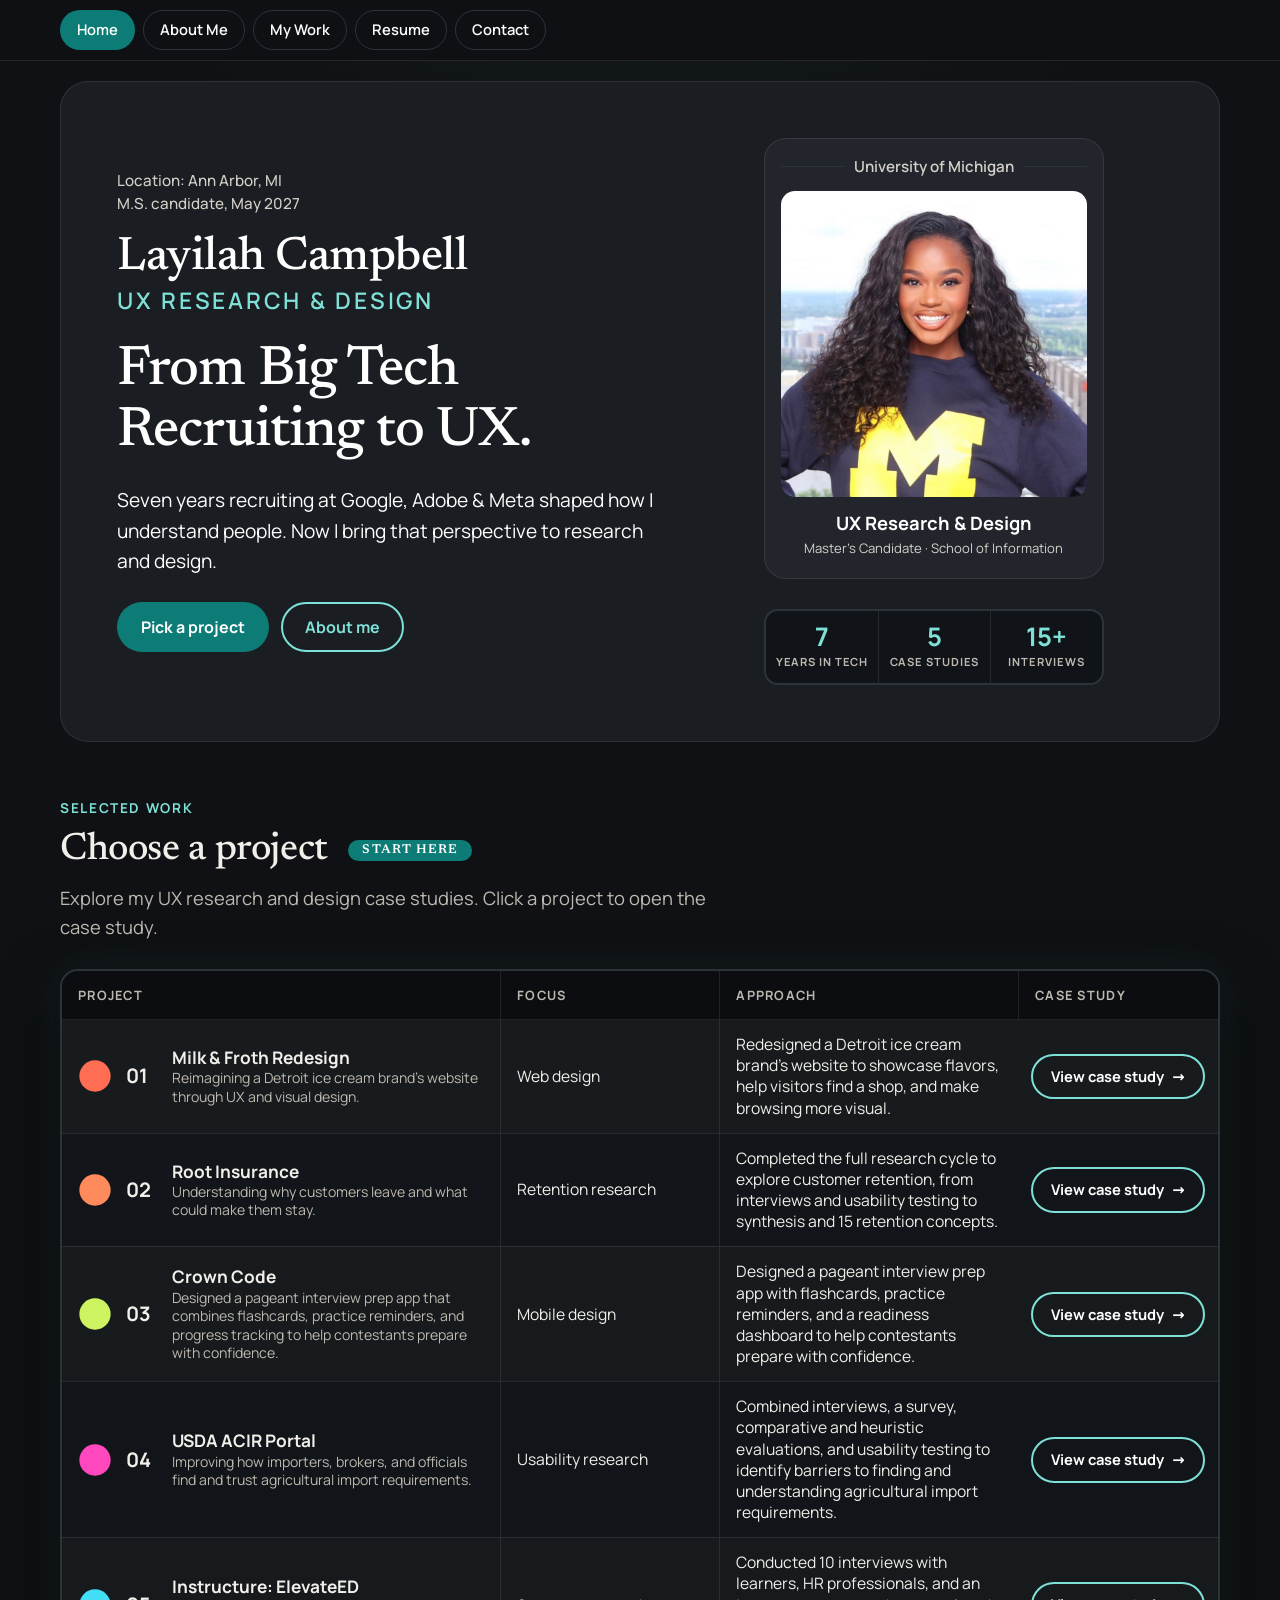
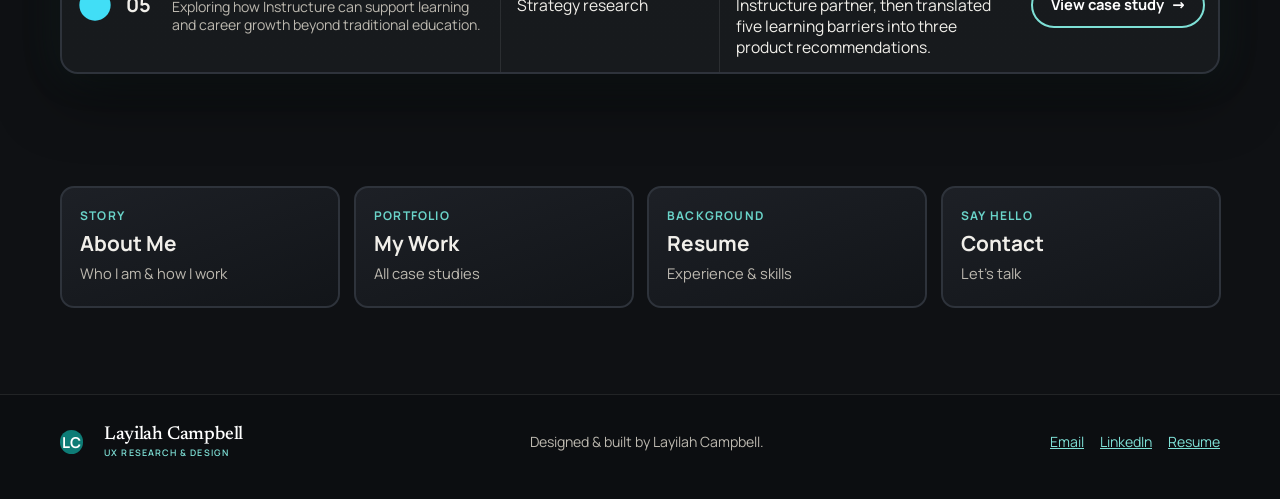
==== index.html @ 71e587e8 "General portfolio: neutral theme, same case studies A neutral dark version of the portfolio: Manrope" ====
<!doctype html>
<html lang="en">
<head>
  <meta charset="utf-8">
  <meta name="viewport" content="width=device-width, initial-scale=1">
  <title>Layilah Campbell: UX Researcher &amp; Designer</title>
  <meta name="description" content="Five UX research and design case studies, shown frame by frame: Milk &amp; Froth, Root Insurance, Crown Code, USDA ACIR and Instructure ElevateED.">
  <meta property="og:type" content="website">
  <meta property="og:site_name" content="Layilah Campbell">
  <meta property="og:title" content="Layilah Campbell: UX Researcher &amp; Designer">
  <meta property="og:description" content="Five UX research and design case studies, shown frame by frame: Milk &amp; Froth, Root Insurance, Crown Code, USDA ACIR and Instructure ElevateED.">
  <meta property="og:image" content="https://layilahnasser.github.io/layilahcportfolio2026-/assets/img/og-card.jpg">
  <meta property="og:image:width" content="1200">
  <meta property="og:image:height" content="630">
  <meta property="og:image:alt" content="Layilah Campbell, UX research and design portfolio">
  <meta name="twitter:card" content="summary_large_image">
  <meta name="theme-color" content="#0f1114">
  <link rel="icon" href="assets/favicon.svg" type="image/svg+xml">
  <link rel="stylesheet" href="css/styles.css">
</head>
<body data-page="home">
  <header id="hud" class="hud"></header>
  <main id="main" tabindex="-1"></main>
  <footer id="footer" class="footer"></footer>
  <script src="js/data.js"></script>
  <script src="js/main.js"></script>
  <script src="js/pages.js"></script>
</body>
</html>
---- css/styles.css ----
/* ==========================================================================
   Layilah Campbell: UX research and design portfolio
   A calm, neutral dark theme: charcoal surfaces, warm off-white text, one teal accent.
   Fonts (Manrope and Newsreader, SIL Open Font License) are hosted with the site.
   ========================================================================== */

@font-face { font-family: "Manrope"; src: url("../assets/fonts/Manrope-400.woff2") format("woff2"); font-weight: 400; font-display: swap; }
@font-face { font-family: "Manrope"; src: url("../assets/fonts/Manrope-500.woff2") format("woff2"); font-weight: 500; font-display: swap; }
@font-face { font-family: "Manrope"; src: url("../assets/fonts/Manrope-600.woff2") format("woff2"); font-weight: 600; font-display: swap; }
@font-face { font-family: "Manrope"; src: url("../assets/fonts/Manrope-700.woff2") format("woff2"); font-weight: 700; font-display: swap; }
@font-face { font-family: "Newsreader"; src: url("../assets/fonts/Newsreader-400.woff2") format("woff2"); font-weight: 400; font-display: swap; }
@font-face { font-family: "Newsreader"; src: url("../assets/fonts/Newsreader-500.woff2") format("woff2"); font-weight: 500; font-display: swap; }
@font-face { font-family: "Newsreader"; src: url("../assets/fonts/Newsreader-600.woff2") format("woff2"); font-weight: 600; font-display: swap; }

:root {
  --bg: #0f1114;
  --bg-2: #14171b;
  --panel: #1a1d22;
  --panel-2: #22262c;
  --line: rgba(255, 255, 255, 0.09);
  --text: #f1efea;
  --muted: #bdb9b0;          /* secondary text, 9:1+ on every panel */
  --pink: #6ad4c9;          /* neon: text/glow on dark (5.8:1 on --bg) */
  --pink-strong: #0e7c76;   /* fills behind white text (5.4:1) */
  --pink-soft: #cdeee9;
  --cyan: #7ee0d6;
  --blue: #3aa59d;
  --blue-strong: #0e6b66;   /* fills behind white text (6.8:1) */
  --lane-light: #2f6f6a;
  --gold: #e0b66b;
  --wood-1: #d0915a;
  --wood-2: #8a5a2f;
  --strong: #ffffff;        /* headings and strong text */
  --soft: #d3d0c8;          /* secondary text */
  --soft-2: #e9e6df;        /* body text on panels */
  --bd: #2e333b;            /* panel borders */
  --accent: #7ee0d6;        /* links and accents (text) */
  --gold-text: #ecc98a;
  --inset: #121519;         /* inset panels */
  --why-bg: #1f2a2b;
  --why-bd: #3f8f88;
  --why-label: #a7e6df;
  --radius: 14px;
  --maxw: 1160px;
  --gutter: clamp(16px, 4vw, 40px);
  --font: "Manrope", system-ui, -apple-system, "Segoe UI", sans-serif;
  --script: "Newsreader", Georgia, "Times New Roman", serif;
  /* neon tube look: white core, pink tube, dark edge, glow */
  --neon-pink: none;
}

*,
*::before,
*::after { box-sizing: border-box; }

html { scroll-behavior: smooth; scroll-padding-top: 84px; }
@media (prefers-reduced-motion: reduce) {
  html { scroll-behavior: auto; }
  *, *::before, *::after { animation-duration: 0.001ms !important; animation-iteration-count: 1 !important; transition-duration: 0.001ms !important; }
}

body {
  margin: 0;
  font-family: var(--font);
  font-size: 17px;
  line-height: 1.6;
  color: var(--text);
  background-color: var(--bg);
  background-image: radial-gradient(ellipse 70% 40% at 50% -10%, rgba(106, 212, 201, 0.07), transparent 70%);
  background-attachment: fixed;
  overflow-x: hidden;
  -webkit-font-smoothing: antialiased;
}

img { max-width: 100%; display: block; }
a { color: var(--cyan); }
h1, h2, h3, h4 { line-height: 1.15; margin: 0 0 0.5em; font-weight: 700; letter-spacing: 0; }
/* Page titles use the logo's neon script */
h1 {
  font-family: var(--script); font-weight: 400; font-size: clamp(2.8rem, 6.5vw, 4.6rem); line-height: 1.05;
  color: var(--strong); -webkit-text-stroke: 0.07em var(--pink); paint-order: stroke fill; text-shadow: var(--neon-pink);
  padding: 0.05em 0.1em 0.1em 0; transform: rotate(-3deg); transform-origin: left center;
}
h1 .todo { -webkit-text-stroke: 0; text-shadow: none; }
h2 { font-size: clamp(1.6rem, 3.4vw, 2.4rem); }
h3 { font-size: 1.15rem; }
p { margin: 0 0 1em; }
.sr-only { position: absolute !important; width: 1px; height: 1px; padding: 0; margin: -1px; overflow: hidden; clip: rect(0, 0, 0, 0); white-space: nowrap; border: 0; }
:focus-visible { outline: 3px solid var(--cyan); outline-offset: 3px; border-radius: 6px; }
main { display: block; outline: none; }
main > * { width: min(var(--maxw), 100% - 2 * var(--gutter)); margin-inline: auto; }

.skip { position: absolute; left: -999px; top: 8px; background: var(--pink); color: var(--strong); padding: 8px 14px; border-radius: 8px; z-index: 100; }
.skip:focus { left: 8px; }

/* Placeholder text — remove by editing js/data.js */
.todo {
  outline: 1.5px dashed var(--pink);
  outline-offset: 1px;
  background: rgba(106, 212, 201, 0.09);
  color: var(--pink-soft);
  border-radius: 4px;
  padding: 0 4px;
}

/* ---------- Buttons, labels ---------- */
.btn {
  display: inline-flex; align-items: center; gap: 8px;
  padding: 12px 22px; border-radius: 999px;
  font: 700 1rem var(--font); text-decoration: none; cursor: pointer;
  border: 2px solid transparent; transition: transform 0.15s, box-shadow 0.2s, background 0.2s;
}
.btn:hover { transform: translateY(-2px); }
.btn--pink { background: var(--pink-strong); color: var(--strong); box-shadow: 0 0 0 0 rgba(106, 212, 201, 0.5), 0 8px 24px rgba(106, 212, 201, 0.35); }
.btn--pink:hover { box-shadow: 0 0 22px rgba(106, 212, 201, 0.7); }
.btn--ghost { border-color: var(--cyan); color: var(--cyan); background: transparent; }
.btn--ghost:hover { background: rgba(126, 224, 214, 0.1); }

.eyebrow { font-weight: 700; text-transform: uppercase; letter-spacing: 0.08em; font-size: 0.95rem; color: var(--cyan); -webkit-text-stroke: 0.12em #06201e; paint-order: stroke fill; text-shadow: 0 0 10px rgba(126, 224, 214, 0.45); margin-bottom: 0.6em; }
.lede { font-size: 1.15rem; color: var(--muted); max-width: 62ch; }
.h-sm { font-size: 1.2rem; text-transform: uppercase; letter-spacing: 0.1em; color: var(--pink-soft); margin: 0 0 1em; }
.h-sm--gap { margin-top: 1.8em; }

/* ---------- Top navigation ---------- */
.hud { position: sticky; top: 0; z-index: 50; padding: 10px var(--gutter); background: linear-gradient(rgba(13, 10, 20, 0.92), rgba(13, 10, 20, 0.75)); backdrop-filter: blur(8px); border-bottom: 1px solid var(--line); }
.hud-bar { display: flex; align-items: center; gap: 10px; max-width: var(--maxw); margin: 0 auto; }
.hud-links { display: flex; gap: 8px; list-style: none; margin: 0; padding: 0; overflow-x: auto; scrollbar-width: none; }
.hud-links::-webkit-scrollbar { display: none; }
.hud-pill {
  display: inline-block; white-space: nowrap; padding: 7px 16px; border-radius: 999px;
  font-weight: 700; font-size: 0.92rem; color: var(--strong); text-decoration: none;
  background: rgba(106, 212, 201, 0.16); border: 2px solid rgba(106, 212, 201, 0.7);
  transition: background 0.2s, border-color 0.2s;
}
.hud-pill:hover { background: rgba(106, 212, 201, 0.35); }
.hud-pill.is-active { background: var(--pink-strong); border-color: var(--pink); box-shadow: 0 0 14px rgba(106, 212, 201, 0.55); }
.hud-status { margin-left: auto; display: inline-flex; align-items: center; gap: 8px; white-space: nowrap; padding: 6px 14px; border-radius: 999px; font-weight: 700; font-size: 0.85rem; color: #f1d9a8; background: rgba(255, 176, 32, 0.12); border: 2px solid var(--gold); }
.hud-status .dot { width: 9px; height: 9px; border-radius: 50%; background: #3dff8b; box-shadow: 0 0 8px #3dff8b; }
@media (max-width: 720px) {
  .hud-status { display: none; }
  .hud { padding-inline: 12px; }
  .hud-bar, .hud-links { gap: 6px; }
  .hud-pill { padding: 5px 9px; font-size: 0.78rem; }
}

/* ---------- Logo (name + title) ---------- */
.logo {
  --size: 44px;
  font-size: var(--size);
  display: inline-grid; grid-template-columns: auto auto; grid-template-areas: "script mark" "title title";
  align-items: end; column-gap: 0.08em; text-decoration: none; line-height: 1;
}
.logo--sm { --size: 30px; }
.logo-script { grid-area: script; display: flex; flex-direction: column; transform: rotate(-8deg); transform-origin: left bottom; }
.logo-first, .logo-last {
  font-family: var(--script); color: var(--strong); font-weight: 400;
  -webkit-text-stroke: 0.075em var(--pink); paint-order: stroke fill; text-shadow: var(--neon-pink);
}
.logo-first { font-size: 0.48em; margin-left: 0.1em; margin-bottom: -0.12em; }
.logo-last { font-size: 1em; padding-right: 0.05em; }
.logo-mark { grid-area: mark; width: 1.15em; height: auto; align-self: center; filter: drop-shadow(0 0 0.06em rgba(106, 212, 201, 0.6)); }
.logo-title {
  grid-area: title; justify-self: end; margin-top: 0.05em;
  font: 700 0.27em/1 var(--font); letter-spacing: 0.02em; text-transform: uppercase; color: var(--cyan);
  -webkit-text-stroke: 0.14em #06201e; paint-order: stroke fill; text-shadow: 0 0 0.3em rgba(126, 224, 214, 0.55);
}

/* ---------- Profile card: photo, school and program ---------- */
.player-card {
  position: relative; margin: 0; width: 100%; max-width: 340px; padding: 14px 16px 34px; text-align: center;
  border-radius: 26px; background: linear-gradient(180deg, #111418, #111418);
  border: 3px solid var(--cyan);
  box-shadow: 0 0 0 1px rgba(126, 224, 214, 0.35), 0 0 26px rgba(126, 224, 214, 0.55), 0 0 80px rgba(126, 224, 214, 0.22), inset 0 0 24px rgba(126, 224, 214, 0.14);
}
.pc-school { display: flex; align-items: center; gap: 10px; margin: 0 0 12px; font-weight: 700; font-size: 1.05rem; color: var(--strong); }
.pc-school::before, .pc-school::after { content: ""; flex: 1; height: 2px; background: var(--pink); box-shadow: 0 0 8px var(--pink); }
.pc-photo { aspect-ratio: 1 / 1; overflow: hidden; border: 3px solid var(--pink); border-radius: 14px; background: #111418; box-shadow: 0 0 16px rgba(106, 212, 201, 0.5); }
.pc-photo img { width: 100%; height: 100%; object-fit: cover; object-position: 50% 25%; }
.pc-info { display: flex; flex-direction: column; gap: 2px; margin-top: 12px; }
.pc-info strong { font-size: 1.15rem; color: var(--strong); }
.pc-info span { font-size: 0.82rem; color: var(--soft); line-height: 1.35; }
.pc-ball { position: absolute; right: -36px; bottom: -44px; width: 76px; height: 76px; filter: drop-shadow(0 8px 12px rgba(0, 0, 0, 0.65)); }
.player-card--about { justify-self: center; max-width: 320px; margin: 0 22px 22px 0; }

/* ---------- Home hero (banner: name + headline left, player card + lane right) ---------- */
.hero {
  position: relative; isolation: isolate; display: grid; grid-template-columns: 1.1fr 0.9fr; align-items: center; gap: 28px;
  min-height: 620px; margin-top: 20px; padding: clamp(28px, 4.5vw, 56px); border-radius: 28px; overflow: hidden;
  border: 1px solid rgba(255, 255, 255, 0.1);
  background:
    radial-gradient(ellipse 60% 70% at 14% 42%, rgba(60, 140, 130, 0.3), transparent 70%),
    linear-gradient(105deg, #0f1114 0%, #111418 55%, #111418 100%);
}
.hero::before { /* speed streaks behind the headline */
  content: ""; position: absolute; inset: 0; z-index: -1; pointer-events: none;
  background:
    linear-gradient(90deg, transparent, rgba(106, 212, 201, 0.38) 45%, transparent 90%) 8% 56% / 62% 2px no-repeat,
    linear-gradient(90deg, transparent, rgba(60, 140, 130, 0.34) 50%, transparent) 22% 64% / 55% 3px no-repeat,
    linear-gradient(90deg, transparent, rgba(106, 212, 201, 0.25) 50%, transparent) 4% 72% / 60% 1px no-repeat,
    linear-gradient(90deg, transparent, rgba(106, 212, 201, 0.3) 40%, transparent) 30% 38% / 50% 2px no-repeat,
    linear-gradient(90deg, transparent, rgba(60, 140, 130, 0.28) 50%, transparent) 10% 84% / 45% 1px no-repeat;
}
.hero-bg { position: absolute; inset: 0; z-index: -1; overflow: hidden; }
.hero-lane { position: absolute; inset: 0; perspective: 760px; perspective-origin: 90% 0%; }
.hero-lane-plane { position: absolute; left: 93%; bottom: -150px; width: 420px; margin-left: -210px; height: 1250px; transform-origin: 50% 100%; transform: rotateX(70deg); transform-style: preserve-3d; }
.hero-lane-plane::after { content: ""; position: absolute; inset: 0; pointer-events: none; background: linear-gradient(to bottom, rgba(10, 12, 15, 0.85), transparent 14%); }
.hero-lane .pin-spot { width: 18px; height: 18px; left: calc(50% + var(--x) * 30px - 9px); bottom: calc(100% - 230px + var(--r) * 64px - 9px); }
.hero-lane .pin-wrap { width: 54px; height: 158px; left: calc(50% + var(--x) * 30px - 27px); bottom: calc(100% - 230px + var(--r) * 64px); transform: rotateX(-70deg); }
.hero-stats { display: flex; flex-direction: column; margin: 0 0 18px; font: italic 500 0.95rem var(--font); color: rgba(255, 255, 255, 0.9); line-height: 1.5; }
.hero-copy { position: relative; z-index: 2; }
.hero-title {
  max-width: 13em; margin: 0.45em 0 0.4em; padding: 0; transform: none; -webkit-text-stroke: 0; paint-order: normal;
  font-family: var(--font); font-weight: 700; font-size: clamp(2.1rem, 4.7vw, 3.5rem); line-height: 1.08; letter-spacing: 0;
  color: var(--cyan); text-shadow: 0 0 24px rgba(126, 224, 214, 0.3);
}
.hero-tagline { font-size: clamp(1.05rem, 1.7vw, 1.2rem); max-width: 34em; color: var(--strong); margin: 0; }
.hero-ctas { display: flex; flex-wrap: wrap; gap: 12px; margin-top: 1.5em; }
.hero-scene { position: relative; z-index: 2; display: flex; justify-content: center; padding: 0 clamp(70px, 12vw, 150px) 22px 0; }
/* the logo on the hero is just the neon name; the title lives on the player card */
.logo--xl { --size: clamp(54px, 8.4vw, 98px); }
.logo--xl .logo-mark, .logo--xl .logo-title { display: none; }
.logo--xl .logo-script { align-items: flex-start; }
.logo--xl .logo-first { font-size: 0.9em; margin: 0 0 -0.12em 0.05em; }
.logo--xl .logo-last { margin-left: 0.32em; }

@media (max-width: 900px) {
  .hero { grid-template-columns: 1fr; min-height: 0; gap: 36px; padding-bottom: 48px; }
  .hero-bg { top: 52%; } /* keep the lane (and pins) clear of the text on small screens */
  .hero-lane-plane { left: 50%; width: 360px; margin-left: -180px; bottom: -200px; }
  .hero-scene { padding: 0 22px 22px 0; }
}

/* ---------- Sections ---------- */
.section { padding: 56px 0; }
.section-head { margin-bottom: 26px; }
.section-head h2 { margin-bottom: 0.3em; }
.narrow { max-width: 760px; }
.prose p { font-size: 1.1rem; }

/* ---------- Project table (Project / Focus / Approach / Case study) ---------- */
.scoreboard {
  --cols: minmax(270px, 2.2fr) 1.1fr 1.5fr 200px;
  background: linear-gradient(180deg, var(--inset), #111418); border: 2px solid var(--bd); border-radius: 18px; overflow: hidden;
  box-shadow: 0 20px 60px rgba(0, 0, 0, 0.5), 0 0 40px rgba(60, 140, 130, 0.15);
}
.sb-head, .sb-row { display: grid; grid-template-columns: var(--cols); align-items: center; }
.sb-head { background: rgba(10, 12, 15, 0.85); color: var(--muted); font-size: 0.8rem; text-transform: uppercase; letter-spacing: 0.1em; font-weight: 700; border-bottom: 1px solid var(--line); }
.sb-head > span { padding: 14px 16px; }
.sb-h { display: flex; flex-direction: column; align-items: center; gap: 4px; border-left: 1px solid var(--line); }
.sb-h b { display: grid; place-items: center; width: 26px; height: 26px; border: 2px solid var(--pink); border-radius: 6px; color: var(--strong); font-size: 0.85rem; box-shadow: 0 0 8px rgba(106, 212, 201, 0.5); }
.sb-h small { font-size: 0.72rem; color: var(--strong); letter-spacing: 0.08em; }
.sb-list { list-style: none; margin: 0; padding: 0; }
.sb-row { text-decoration: none; color: var(--text); border-top: 1px solid var(--line); transition: background 0.18s; }
.sb-list li:first-child .sb-row { border-top: 0; }
.sb-list li:nth-child(odd) .sb-row { background: rgba(255, 255, 255, 0.025); }
.sb-row:hover, .sb-row:focus-visible { background: var(--blue-strong); outline: none; }
.sb-row:focus-visible { box-shadow: inset 0 0 0 3px var(--cyan); }
.sb-row > span { padding: 14px 16px; }
.sb-project { display: flex; align-items: center; gap: 14px; }
.sb-ball { flex: none; width: 34px; height: 34px; transition: transform 0.7s cubic-bezier(0.25, 0.6, 0.35, 1); }
.sb-row:hover .sb-ball { transform: translateX(8px) rotate(34deg); } /* rolls sideways: rotation = distance / radius */
.sb-num { flex: none; font-size: 1.25rem; min-width: 1.6em; }
.sb-title { display: flex; flex-direction: column; line-height: 1.3; min-width: 0; }
.sb-title strong { font-size: 1.08rem; }
.sb-title small { color: var(--muted); font-size: 0.88rem; }
.sb-row:hover .sb-title small { color: var(--strong); }
.sb-cell { font-size: 0.98rem; line-height: 1.35; border-left: 1px solid var(--line); align-self: stretch; display: flex; align-items: center; }
.sb-go { display: flex; justify-content: center; }
.sb-btn { display: inline-flex; gap: 8px; align-items: center; white-space: nowrap; padding: 9px 18px; border: 2px solid var(--cyan); border-radius: 999px; color: var(--strong); font-weight: 700; font-size: 0.92rem; transition: background 0.18s, color 0.18s; }
.sb-row:hover .sb-btn { background: #fff; color: #0f1114; border-color: #fff; }
.sb-foot { display: flex; gap: 14px; align-items: center; padding: 12px 18px; font-size: 0.85rem; color: var(--muted); background: rgba(10, 12, 15, 0.85); border-top: 1px solid var(--line); }
.sb-pins { color: var(--pink); letter-spacing: 1px; font-size: 0.7rem; white-space: nowrap; }
@media (max-width: 900px) {
  .sb-head { display: none; }
  .sb-row { grid-template-columns: 1fr; gap: 0; }
  .sb-row > span { padding: 6px 16px; }
  .sb-project { padding-top: 14px !important; }
  .sb-cell { border-left: 0; display: block; font-size: 0.92rem; color: var(--muted); }
  .sb-cell::before { content: attr(data-label) ": "; color: var(--strong); font-weight: 700; }
  .sb-row:hover .sb-cell { color: var(--strong); }
  .sb-go { justify-content: flex-start; padding-bottom: 14px !important; }
  .sb-pins { display: none; }
}

/* ---------- Home link tiles ---------- */
.tablet-row { display: grid; grid-template-columns: repeat(4, 1fr); gap: 14px; }
.tablet {
  display: flex; flex-direction: column; gap: 2px; padding: 18px 18px 20px; border-radius: 14px; text-decoration: none; color: var(--text);
  background: linear-gradient(160deg, #1d2026, var(--inset)); border: 2px solid var(--bd); transform: perspective(600px) rotateY(0deg);
  transition: transform 0.2s, border-color 0.2s, box-shadow 0.2s;
}
.tablet:hover { border-color: var(--pink); box-shadow: 0 0 20px rgba(106, 212, 201, 0.3); transform: translateY(-3px); }
.tablet-k { font-size: 0.75rem; text-transform: uppercase; letter-spacing: 0.1em; color: var(--pink); font-weight: 700; }
.tablet strong { font-size: 1.3rem; }
.tablet span:last-child { color: var(--muted); font-size: 0.92rem; }
@media (max-width: 860px) { .tablet-row { grid-template-columns: repeat(2, 1fr); } }

/* ---------- Generic page head ---------- */
.page-head { padding: 64px 0 16px; }
.page-head--split { display: grid; grid-template-columns: 1.3fr 0.7fr; gap: 32px; align-items: center; }
.page-head--row { display: flex; flex-wrap: wrap; justify-content: space-between; align-items: flex-end; gap: 20px; }
@media (max-width: 760px) { .page-head--split { grid-template-columns: 1fr; }  }

/* ---------- About ---------- */
.card-grid { display: grid; grid-template-columns: repeat(3, 1fr); gap: 16px; }
.card { padding: 22px; background: var(--panel); border: 1px solid var(--line); border-radius: var(--radius); }
.card p { color: var(--muted); margin: 0; }
.card-k { font-size: 0.85rem; text-transform: uppercase; letter-spacing: 0.08em; font-weight: 700; color: var(--pink) !important; margin-bottom: 6px !important; }
.card-v { font-size: 1.5rem; margin: 0 0 8px; }
.h-md { font-size: clamp(1.5rem, 3vw, 2rem); margin-bottom: 18px; }
.lede--big { font-size: clamp(1.25rem, 2.4vw, 1.6rem); color: var(--text); line-height: 1.4; max-width: 30ch; }
.about-p { color: var(--muted); max-width: 56ch; font-size: 1.08rem; }
.tool-row { display: flex; flex-wrap: wrap; gap: 10px; list-style: none; padding: 0; margin: 0 0 22px; }
.tool-row li { padding: 8px 18px; border-radius: 999px; font-weight: 700; background: var(--panel-2); border: 2px solid var(--cyan); }
.cap-grid { display: grid; grid-template-columns: repeat(2, 1fr); gap: 16px; }
.cap { padding: 22px 24px; background: var(--panel); border: 1px solid var(--line); border-top: 4px solid var(--pink); border-radius: var(--radius); }
.cap h3 { margin-bottom: 8px; }
.cap p { margin: 0; color: var(--muted); }
@media (max-width: 700px) { .cap-grid { grid-template-columns: 1fr; } }
.card-num { display: inline-block; font-weight: 700; color: var(--pink); margin-bottom: 8px; }
.cta-band { display: flex; flex-wrap: wrap; align-items: center; justify-content: space-between; gap: 16px; padding: 28px 32px; margin-block: 24px 64px; border-radius: 18px; background: linear-gradient(90deg, rgba(106, 212, 201, 0.15), rgba(126, 224, 214, 0.1)); border: 1px solid var(--line); }
.cta-band p { margin: 0; font-size: 1.25rem; font-weight: 700; }
@media (max-width: 860px) { .card-grid { grid-template-columns: 1fr; } }

/* ---------- Work ---------- */
.rack { display: grid; grid-template-columns: repeat(auto-fill, minmax(320px, 1fr)); gap: 20px; }
.rack-card { display: flex; flex-direction: column; text-decoration: none; color: var(--text); background: var(--panel); border: 2px solid var(--bd); border-radius: 18px; overflow: hidden; transition: transform 0.2s, border-color 0.2s, box-shadow 0.2s; }
.rack-card:hover, .rack-card:focus-visible { transform: translateY(-4px); border-color: var(--ball); box-shadow: 0 0 26px color-mix(in srgb, var(--ball) 40%, transparent); outline: none; }
.rack-media { position: relative; aspect-ratio: 16 / 9; display: grid; place-items: center; background: radial-gradient(circle at 50% 120%, color-mix(in srgb, var(--ball) 45%, transparent), transparent 60%), var(--inset); }
.rack-media img { position: absolute; inset: 0; width: 100%; height: 100%; object-fit: cover; }
.rack-ball { width: 96px; height: 96px; position: relative; filter: drop-shadow(0 10px 18px rgba(0, 0, 0, 0.6)); transition: transform 0.8s cubic-bezier(0.25, 0.6, 0.35, 1); }
.rack-media img + .rack-ball { position: absolute; right: 14px; bottom: 14px; width: 52px; height: 52px; }
.rack-card:hover .rack-ball { transform: translateX(26px) rotate(31deg); }
.rack-body { padding: 18px 20px 22px; display: flex; flex-direction: column; flex: 1; }
.rack-body h2 { font-size: 1.4rem; margin-bottom: 0.25em; }
.rack-body > p { color: var(--muted); }
.rack-lane { font-size: 0.78rem; text-transform: uppercase; letter-spacing: 0.1em; font-weight: 700; color: var(--ball) !important; margin-bottom: 4px; }
.rack-meta { display: flex; gap: 22px; margin: 4px 0 16px; font-size: 0.9rem; }
.rack-meta dt { color: var(--muted); font-size: 0.75rem; text-transform: uppercase; letter-spacing: 0.08em; }
.rack-meta dd { margin: 0; }
.rack-go { margin-top: auto; font-weight: 700; color: var(--cyan); }
.tags { display: flex; flex-wrap: wrap; gap: 6px; list-style: none; padding: 0; margin: 0 0 12px; }
.tags li { font-size: 0.8rem; font-weight: 600; padding: 3px 10px; border-radius: 999px; background: rgba(255, 255, 255, 0.07); border: 1px solid var(--line); }

/* ---------- Resume ---------- */
.resume-grid { display: grid; grid-template-columns: 1.6fr 0.9fr; gap: 40px; }
.timeline { list-style: none; margin: 0 0 40px; padding: 0 0 0 22px; border-left: 3px solid var(--bd); }
.timeline > li { position: relative; padding: 0 0 26px; }
.timeline > li::before { content: ""; position: absolute; left: -32px; top: 4px; width: 17px; height: 17px; border-radius: 50%; background: var(--pink); box-shadow: 0 0 10px var(--pink); border: 3px solid var(--bg); }
.tl-head { display: flex; flex-wrap: wrap; justify-content: space-between; gap: 6px 16px; }
.tl-head h3, .tl-head h4 { margin: 0; font-size: 1.15rem; }
.tl-dates { font-size: 0.88rem; color: var(--muted); font-weight: 600; }
.tl-org { color: var(--cyan); font-weight: 600; margin: 2px 0 8px; }
.timeline ul { margin: 0; padding-left: 20px; color: var(--muted); }
.skills { align-self: start; position: sticky; top: 90px; padding: 22px; background: var(--panel); border: 1px solid var(--line); border-radius: var(--radius); }
.skill-block h3 { font-size: 0.95rem; margin-bottom: 8px; }
@media (max-width: 860px) { .resume-grid { grid-template-columns: 1fr; } .skills { position: static; } }

/* ---------- Contact ---------- */
.contact-list { margin: 28px 0 0; display: grid; gap: 12px; }
.contact-list > div { display: grid; grid-template-columns: 96px 1fr; gap: 12px; align-items: baseline; padding-bottom: 12px; border-bottom: 1px solid var(--line); }
.contact-list dt { color: var(--muted); font-size: 0.85rem; text-transform: uppercase; letter-spacing: 0.08em; font-weight: 700; }
.contact-list dd { margin: 0; }
.contact-list a { font-weight: 600; word-break: break-word; }

/* ---------- Case study ---------- */
.case-hero { padding: 40px 0 10px; }
.back { display: inline-block; margin-bottom: 24px; font-weight: 700; text-decoration: none; }
.case-title { display: flex; gap: 22px; align-items: center; }
.case-ball { width: 84px; height: 84px; flex: none; filter: drop-shadow(0 0 18px color-mix(in srgb, var(--ball) 60%, transparent)); }
.case-title h1 { margin-bottom: 0.15em; }
.case-meta { display: grid; grid-template-columns: repeat(4, 1fr); gap: 1px; margin: 28px 0; background: var(--line); border-radius: 14px; overflow: hidden; border: 1px solid var(--line); }
.case-meta > div { padding: 14px 16px; background: var(--panel); }
.case-meta dt { font-size: 0.75rem; text-transform: uppercase; letter-spacing: 0.1em; color: var(--muted); font-weight: 700; }
.case-meta dd { margin: 2px 0 0; font-weight: 600; }
@media (max-width: 760px) { .case-meta { grid-template-columns: repeat(2, 1fr); } .case-ball { width: 56px; height: 56px; } }

.case-layout { display: block; padding-bottom: 60px; }

.case-body { min-width: 0; }
.frame { padding: 8px 0 48px; }
.frame + .frame { border-top: 1px solid var(--line); padding-top: 40px; }
.frame-head { display: flex; align-items: center; gap: 14px; flex-wrap: wrap; margin-bottom: 14px; }
.frame-head h2 { margin: 0; }
.frame-no { font-size: 0.75rem; text-transform: uppercase; letter-spacing: 0.1em; font-weight: 700; padding: 4px 10px; border-radius: 8px; color: #0f1114; background: var(--ball); }
.frame h3 { margin-top: 1.4em; color: var(--pink-soft); }
.frame p { max-width: 70ch; }
.callout { font-size: 1.25rem; font-weight: 600; padding: 18px 22px; border-radius: 12px; border-left: 5px solid var(--ball); background: var(--panel); max-width: none !important; }
.method-grid, .decision-grid { display: grid; grid-template-columns: repeat(auto-fit, minmax(220px, 1fr)); gap: 14px; margin: 18px 0; }
.method, .decision { padding: 18px; background: var(--panel); border: 1px solid var(--line); border-radius: 12px; }
.method h3 { margin: 0 0 6px; font-size: 1rem; color: var(--text); }
.method p, .decision p { margin: 0; color: var(--muted); font-size: 0.95rem; }
.decision h4 { margin: 0 0 6px; }
.insights { padding-left: 0; list-style: none; counter-reset: ins; display: grid; gap: 10px; }
.insights li { counter-increment: ins; position: relative; padding: 12px 16px 12px 52px; background: var(--panel); border-radius: 10px; }
.insights li::before { content: counter(ins); position: absolute; left: 14px; top: 11px; width: 26px; height: 26px; display: grid; place-items: center; border-radius: 50%; background: var(--pink-strong); font-weight: 700; font-size: 0.85rem; }
.two-col { display: grid; grid-template-columns: 1fr 1fr; gap: 24px; }
@media (max-width: 760px) { .two-col { grid-template-columns: 1fr; } }
.iterations { list-style: none; padding: 0; margin: 0; display: grid; gap: 22px; }
.iteration { display: grid; grid-template-columns: 1fr 1.1fr; gap: 22px; align-items: start; padding: 18px; background: var(--panel); border-radius: 14px; border: 1px solid var(--line); }
.iteration h3 { margin-top: 0; }
.iteration .shot { margin: 0; }
@media (max-width: 760px) { .iteration { grid-template-columns: 1fr; } }
.shots { display: grid; grid-template-columns: repeat(auto-fit, minmax(260px, 1fr)); gap: 16px; }
.results { display: grid; grid-template-columns: repeat(auto-fit, minmax(150px, 1fr)); gap: 12px; margin-bottom: 20px; }
.result { padding: 18px; border-radius: 12px; text-align: center; background: linear-gradient(160deg, rgba(60, 140, 130, 0.35), rgba(60, 140, 130, 0.1)); border: 1px solid rgba(60, 140, 130, 0.6); }
.result strong { display: block; font-size: 1.8rem; font-weight: 700; }
.result span { color: var(--muted); font-size: 0.85rem; }

.shot { margin: 20px 0; }
.shot img { border-radius: 12px; border: 1px solid var(--line); width: 100%; }
.shot figcaption { margin-top: 8px; font-size: 0.85rem; color: var(--muted); }
.shot-ph { aspect-ratio: 16 / 9; display: grid; place-content: center; text-align: center; gap: 4px; border-radius: 12px; border: 2px dashed rgba(255, 255, 255, 0.16); background: repeating-linear-gradient(135deg, rgba(255, 255, 255, 0.02) 0 12px, transparent 12px 24px), #14171b; color: var(--muted); }
.shot-ph span { font-weight: 700; color: var(--pink-soft); }
.shot-ph small { font-size: 0.8rem; }
.shot--empty figcaption { display: none; }
.shot--hero .shot-ph { aspect-ratio: 21 / 9; }


@media (max-width: 900px) {
        }

/* ---------- Footer ---------- */
.footer { border-top: 1px solid var(--line); padding: 30px var(--gutter) 40px; margin-top: 30px; background: rgba(10, 12, 15, 0.6); }
.footer-inner { max-width: var(--maxw); margin: 0 auto; display: flex; flex-wrap: wrap; align-items: center; justify-content: space-between; gap: 16px; }
.footer p { margin: 0; color: var(--muted); font-size: 0.88rem; }
.footer-links { display: flex; gap: 16px; }

/* ---------- About: story frames ---------- */
.h1-sub { font-size: 0.5em; white-space: nowrap; }
.frame-pill { display: inline-block; margin-bottom: 10px; padding: 4px 12px; border-radius: 8px; font-size: 0.78rem; font-weight: 700; text-transform: uppercase; letter-spacing: 0.1em; color: #0f1114; background: var(--pink); }
.narrow-wide { max-width: 860px; margin-left: max(var(--gutter), calc((100% - var(--maxw)) / 2)); margin-right: auto; }
.path-lead { margin: 0 0 6px; color: var(--muted); font-size: 1.1rem; }
.path-quote { margin: 0 0 18px; padding: 6px 0 6px 24px; border-left: 5px solid var(--pink); }
.path-quote p { margin: 0; font-size: clamp(1.5rem, 3.4vw, 2.3rem); line-height: 1.2; font-weight: 700; color: var(--strong); }
.path-turn { font-size: clamp(1.15rem, 2vw, 1.4rem); color: var(--cyan); font-weight: 600; max-width: 32em; }
.path-extra { color: var(--muted); font-size: 1.08rem; max-width: 40em; }
.edu-grid { display: grid; grid-template-columns: repeat(2, 1fr); gap: 16px; }
.edu { padding: 24px; background: var(--panel); border: 1px solid var(--line); border-top: 4px solid var(--cyan); border-radius: var(--radius); }
.edu h3 { font-size: 1.4rem; margin-bottom: 4px; }
.edu-program { color: var(--cyan); font-weight: 600; margin-bottom: 12px; }
.edu p:last-child { margin: 0; color: var(--muted); }
.more-grid { display: grid; grid-template-columns: repeat(3, 1fr); gap: 16px; margin-bottom: 16px; }
.more { padding: 22px 24px; background: var(--panel); border: 1px solid var(--line); border-radius: var(--radius); }
.more-v { margin: 0; font-size: clamp(2.2rem, 4vw, 3rem); line-height: 1; font-weight: 700; color: var(--cyan); text-shadow: 0 0 18px rgba(126, 224, 214, 0.35); }
.more h3 { margin: 6px 0 8px; font-size: 1.15rem; }
.more p:last-child { margin: 0; color: var(--muted); }
.league { position: relative; display: grid; grid-template-columns: minmax(200px, 0.8fr) 1.2fr; gap: 0; overflow: hidden; border-radius: 20px; background: linear-gradient(120deg, #1d2026, var(--inset)); border: 2px solid var(--pink); box-shadow: 0 0 30px rgba(106, 212, 201, 0.25); }
.league-photo { margin: 0; min-height: 260px; }
.league-photo img { width: 100%; height: 100%; object-fit: cover; }
.league-body { position: relative; align-self: center; padding: 28px 32px; }
.league-body h3 { font-size: clamp(1.4rem, 2.6vw, 1.9rem); }
.league-body p { color: var(--text); max-width: 32em; }
.league-tie { color: var(--pink-soft) !important; font-weight: 600; margin-bottom: 0; }
.league-ball { position: absolute; right: 22px; bottom: 18px; width: 48px; height: 48px; }
.cta-actions { display: flex; flex-wrap: wrap; gap: 12px; }
@media (max-width: 860px) {
  .edu-grid, .more-grid { grid-template-columns: 1fr; }
  .league { grid-template-columns: 1fr; }
  .league-photo { min-height: 0; aspect-ratio: 16 / 10; }
  .league-body { padding: 22px; }
  .league-ball { display: none; }
}

.path-bridge { margin: 0 0 18px; font-size: 1.15rem; color: var(--strong); font-weight: 600; max-width: 34em; }

/* ---------- Journey map (About, Frame 1) ---------- */
.jmap-wrap { position: relative; margin: 8px 0 28px; }
.jmap { list-style: none; margin: 0; padding: 0; display: grid; grid-template-columns: repeat(var(--n), 1fr); grid-template-rows: auto 110px auto; column-gap: 14px; }
.jline { grid-column: 1 / -1; grid-row: 2; list-style: none; pointer-events: none; z-index: 0; }
.jline svg { display: block; width: 100%; height: 100%; }
.path-section .path-lead, .path-section .path-quote, .path-section .path-bridge, .path-section .path-turn, .path-section .path-extra { max-width: 860px; }
.jstep { display: contents; }
.jcard {
  position: relative; grid-column: var(--i); align-self: stretch; padding: 16px 16px 18px; border-radius: 14px;
  background: var(--panel); border: 1px solid var(--line); border-top: 4px solid var(--pink);
}
.jcard h3 { margin: 0 0 4px; font-size: 1.08rem; color: var(--strong); }
.jorg { margin: 0 0 8px !important; color: var(--cyan); font-weight: 700; font-size: 0.88rem; }
.jcard p:last-child { margin: 0; color: var(--muted); font-size: 0.9rem; line-height: 1.5; }
.jstep--up .jcard { grid-row: 1; margin-bottom: 12px; }
.jstep--down .jcard { grid-row: 3; margin-top: 12px; }
.jstep--up .jcard::after, .jstep--down .jcard::before { content: ""; position: absolute; left: 50%; width: 14px; height: 14px; margin-left: -7px; background: var(--panel); border: 1px solid var(--line); transform: rotate(45deg); }
.jstep--up .jcard::after { bottom: -8px; border-top: 0; border-left: 0; }
.jstep--down .jcard::before { top: -11px; border-bottom: 0; border-right: 0; border-top: 4px solid var(--pink); border-left: 1px solid var(--line); background: var(--panel); }
.jmark { grid-column: var(--i); grid-row: 2; position: relative; z-index: 1; }
.jdot { position: absolute; left: 50%; width: 36px; height: 36px; margin: -18px 0 0 -18px; display: grid; place-items: center; border-radius: 50%; background: #fff; border: 5px solid var(--pink-strong); box-shadow: 0 0 14px rgba(106, 212, 201, 0.6); font-style: normal; }
.jdot b { font-size: 0.85rem; color: #0f1114; }
.jstep--up .jdot { top: 30%; }
.jstep--down .jdot { top: 70%; }
.jstep--now .jdot { border-color: var(--cyan); box-shadow: 0 0 16px rgba(126, 224, 214, 0.7); }
@media (max-width: 1100px) and (min-width: 761px) {
  .jmap { column-gap: 8px; grid-template-rows: auto 90px auto; }
  .jcard { padding: 12px 10px 14px; }
  .jcard h3 { font-size: 0.95rem; }
  .jorg { font-size: 0.78rem; margin-bottom: 6px !important; }
  .jcard p:last-child { font-size: 0.78rem; line-height: 1.45; }
  .jdot { width: 30px; height: 30px; margin: -15px 0 0 -15px; border-width: 4px; }
}
@media (max-width: 760px) {
  .jline { display: none; }
  .jmap { display: block; position: relative; padding-left: 52px; }
  .jmap::before { content: ""; position: absolute; left: 17px; top: 6px; bottom: 6px; width: 5px; border-radius: 3px; background: linear-gradient(to bottom, var(--pink), var(--cyan)); }
  .jstep { display: flex; flex-direction: column; position: relative; margin-bottom: 18px; }
  .jstep .jcard { margin: 0 !important; }
  .jstep .jcard::before, .jstep .jcard::after { display: none; }
  .jmark { display: contents; }
    .jdot { top: 30px !important; left: -33px; }
}

/* ---------- Frame strip (case study progress scorecard) ---------- */
.fstrip-nav { position: sticky; top: 59px; z-index: 6; margin: 6px 0 26px; }
.fstrip { list-style: none; margin: 0; padding: 0; display: grid; grid-template-columns: repeat(7, 1fr); border: 2px solid var(--bd); border-radius: 14px; overflow: hidden; background: #101317; box-shadow: 0 8px 24px rgba(0, 0, 0, 0.45); }
.fcell { border-left: 1px solid var(--line); }
.fcell:first-child { border-left: 0; }
.fcell a { display: block; text-align: center; text-decoration: none; color: var(--muted); }
.fn { display: block; padding: 6px 4px; font-size: 0.76rem; text-transform: uppercase; letter-spacing: 0.06em; font-weight: 700; background: #0f1114; white-space: nowrap; overflow: hidden; text-overflow: ellipsis; }
.fm { display: grid; place-items: center; height: 44px; font-weight: 700; font-size: 1.5rem; }
.fcell[data-state="todo"] .fm::before { content: "\2013"; color: #7b8088; }
.fcell[data-state="done"] .fm::before { content: "X"; color: var(--pink); text-shadow: 0 0 10px rgba(106, 212, 201, 0.6); }
.fcell[data-state="done"] a { color: var(--strong); }
.fcell[data-state="now"] { background: var(--blue-strong); }
.fcell[data-state="now"] .fn { background: #0a4f4b; color: var(--strong); }
.fcell[data-state="now"] .fm::before { content: "\25B8"; color: var(--strong); font-size: 1.2rem; }
.fcell a:hover { background: rgba(255, 255, 255, 0.06); }
.fcell[data-state="now"] a:hover { background: transparent; }
@media (max-width: 700px) { .fl { display: none; } .fn { font-size: 0.85rem; } .fm { height: 36px; } }

/* ---------- Next-project panel (end of a case study) ---------- */
.strike-panel { position: relative; overflow: hidden; margin-top: 28px; padding: 44px 24px 38px; text-align: center; border-radius: 22px; border: 2px solid var(--pink); background: radial-gradient(ellipse 60% 90% at 50% 0%, rgba(106, 212, 201, 0.28), transparent 70%), var(--inset); box-shadow: 0 0 34px rgba(106, 212, 201, 0.3); }
.strike-panel .sp-big { margin: 0; font-family: var(--script); font-weight: 400; font-size: clamp(3.6rem, 10vw, 6.4rem); line-height: 1; color: var(--strong); -webkit-text-stroke: 0.07em var(--pink); paint-order: stroke fill; text-shadow: var(--neon-pink), 0 0 50px var(--pink); padding: 0 0.1em 0.08em; transform: scale(0.85); transition: transform 0.45s cubic-bezier(0.2, 1.6, 0.4, 1); }
.strike-panel p { margin: 10px auto 22px; color: var(--soft-2); font-size: 1.1rem; max-width: 40em; }
.sp-btns { display: flex; gap: 12px; justify-content: center; flex-wrap: wrap; }
.strike-panel.is-hit .sp-big { transform: scale(1) rotate(-3deg); }
@media (prefers-reduced-motion: reduce) { .strike-panel .sp-big { transition: none; } }

/* ---------- Stat readouts under the home photo card ---------- */
.hero-card-col { display: flex; flex-direction: column; align-items: stretch; width: 100%; max-width: 340px; }
.statbar { display: grid; grid-auto-flow: column; grid-auto-columns: 1fr; margin: 30px 0 0; border: 2px solid var(--bd); border-radius: 14px; overflow: hidden; background: #101317; }
.statbar-i { padding: 12px 8px; text-align: center; border-left: 1px solid var(--line); }
.statbar-i:first-child { border-left: 0; }
.statbar dd { margin: 0; font-size: 1.6rem; font-weight: 700; line-height: 1.1; color: var(--cyan); text-shadow: 0 0 12px rgba(126, 224, 214, 0.4); }
.statbar dt { margin-top: 2px; font-size: 0.7rem; text-transform: uppercase; letter-spacing: 0.08em; color: var(--muted); font-weight: 700; }

/* leave room for the sticky nav + frame strip when jumping to a frame */
html:has(body[data-page="project"]) { scroll-padding-top: 160px; }

/* Final Design gallery */
.design-block { margin: 0 0 30px; }
.design-label { margin: 0 0 10px; color: var(--strong) !important; font-size: 1.15rem; }
.design-shots { display: grid; gap: 14px; }
.design-shots--multi { grid-template-columns: 2fr 1fr; align-items: start; }
.design-shots .shot { margin: 0; }
.design-shots .shot--full img { width: 100%; max-height: none; background: transparent; }
@media (max-width: 700px) { .design-shots--multi { grid-template-columns: 1fr; } }
/* Video and embeds */
.shot--video video { display: block; width: 100%; max-height: 640px; border-radius: 12px; border: 1px solid var(--line); background: #000; }
.shot--embed .embed-wrap { position: relative; aspect-ratio: 16 / 9; border-radius: 12px; overflow: hidden; border: 1px solid var(--line); background: #000; }
.shot--embed iframe { position: absolute; inset: 0; width: 100%; height: 100%; border: 0; }

/* Several phone screens side by side (cover) */
.shot--phones { padding: 28px 18px; }
.shot--phones img { width: min(1000px, 100%); border-radius: 0; box-shadow: none; }
.rack-media img.rack-img--contain { object-fit: contain; padding: 14px 10px 0; }

/* ---------- Concise research layout ---------- */
.glance { font-size: 1.15rem; margin: 0 0 12px; }
.chips { list-style: none; display: flex; flex-wrap: wrap; gap: 8px; padding: 0; margin: 0 0 16px; }
.chip { background: #1f2329; border: 1px solid #3a4048; border-radius: 999px; padding: 6px 14px; font-size: 0.95rem; color: var(--strong); }
.glance-grid { display: grid; gap: 14px; margin: 8px 0 16px; align-items: start; }
.glance-grid--2 { grid-template-columns: repeat(2, 1fr); }
.glance-grid--3 { grid-template-columns: repeat(3, 1fr); }
.glance-grid .shot { margin: 0; }
.obj-grid { list-style: none; display: grid; grid-template-columns: repeat(2, 1fr); gap: 12px; padding: 0; margin: 0 0 12px; }
.obj-grid li { background: var(--panel); border: 2px solid var(--bd); border-radius: 14px; padding: 14px 16px; font-weight: 600; }
.obj-grid .card-num { display: block; color: var(--cyan, var(--accent)); margin-bottom: 4px; }
.concept-grid { display: grid; grid-template-columns: repeat(auto-fit, minmax(170px, 1fr)); gap: 12px; margin: 8px 0 16px; }
.concept { margin: 0; background: var(--panel); border: 2px solid var(--bd); border-radius: 14px; overflow: hidden; display: flex; flex-direction: column; }
.concept-img .shot { margin: 0; border: 0; border-radius: 0; padding: 0; }
.concept figcaption { padding: 10px 12px; display: grid; gap: 6px; font-size: 0.95rem; }
.concept .heard { background: #1f2329; border-radius: 8px; padding: 6px 8px; font-size: 0.85rem; }
.more { margin-top: 14px; border: 2px solid var(--bd); border-radius: 12px; background: rgba(255,255,255,0.02); }
.more > summary { cursor: pointer; padding: 10px 16px; font-weight: 700; color: var(--cyan, var(--accent)); }
.more > summary:focus-visible { outline: 3px solid var(--gold-text); outline-offset: 2px; }
.more-body { padding: 0 16px 16px; }
@media (max-width: 700px) { .glance-grid--2, .glance-grid--3, .obj-grid { grid-template-columns: 1fr; } }
.contrib { border: 2px solid var(--cyan, var(--accent)); border-radius: 14px; padding: 12px 16px; background: var(--panel); margin: 0 0 12px; }
.contrib b { color: var(--cyan, var(--accent)); font-size: 0.8rem; letter-spacing: 0.1em; text-transform: uppercase; }
.contrib p { margin: 4px 0 0; font-weight: 600; }
.goal-mini { background: var(--panel); border: 2px solid var(--bd); border-radius: 14px; padding: 14px 16px; font-weight: 600; }
.goal-mini .card-num { display: block; color: var(--cyan, var(--accent)); margin-bottom: 4px; }
.obj-grid--3 { grid-template-columns: repeat(3, 1fr); }
.design-grid { display: grid; grid-template-columns: repeat(2, 1fr); gap: 16px; margin: 8px 0 8px; align-items: start; }
.design-cell { min-width: 0; }
.design-cell .design-label { margin: 0 0 6px; font-size: 1rem; }
.design-cell .shot { margin: 0; }
.design-cell .shot img { max-height: 460px; width: 100%; object-fit: cover; object-position: top; }
.design-cell .shot--missing, .design-cell .shot .missing { min-height: 0; }
.hint { font-size: 0.9rem; color: var(--text-dim, var(--soft)); margin: 0 0 12px; }
@media (max-width: 700px) { .obj-grid--3, .design-grid { grid-template-columns: 1fr; } }
.doc-list { list-style: none; display: flex; flex-wrap: wrap; gap: 14px 22px; padding: 0; margin: 0 0 14px; }
.doc-list li { display: grid; gap: 4px; }
.doc-list span { font-size: 0.9rem; color: var(--text-dim, var(--soft)); }
.phone-row { display: grid; grid-template-columns: repeat(auto-fit, minmax(150px, 1fr)); gap: 16px; align-items: start; padding: 22px 18px; }
.shot--rowwrap { background: radial-gradient(circle at 50% 120%, color-mix(in srgb, var(--ball) 35%, transparent), transparent 70%), var(--inset); }
.phone-row .shot { margin: 0; background: transparent; border: 0; padding: 0; }
.phone-row .shot img { width: 100%; max-height: 560px; object-fit: contain; }
.phone-row .shot--empty .shot-ph { min-height: 320px; }
.phone-row .shot--phone { min-width: 0; padding: 0; background: transparent; display: block; }
.phone-row .shot--phone img { width: 100%; box-shadow: none; border-radius: 14px; }
.phone-row .shot--empty .shot-ph { aspect-ratio: 9 / 16; min-height: 0; overflow: hidden; padding: 8px; font-size: 0.8rem; word-break: break-word; }
.phone-row .shot--empty .shot-ph .ph-file { font-size: 0.7rem; }

/* Ball is the lane number (My Work cards) */
.rack-head { display: flex; align-items: center; gap: 14px; margin-bottom: 10px; }
.rack-head h2 { margin: 0; }
.rack-head .rack-lane { margin: 0 0 2px; }
.rack-ballwrap { position: relative; flex: none; width: 54px; height: 54px; display: block; }
.rack-ballwrap .rack-ball { position: absolute; inset: 0; width: 100%; height: 100%; transition: transform 0.6s cubic-bezier(0.25, 0.6, 0.35, 1); filter: drop-shadow(0 6px 10px rgba(0, 0, 0, 0.55)); }
.rack-num { position: absolute; inset: 0; display: grid; place-items: center; padding-top: 14px; font-size: 1.15rem; font-weight: 700; color: #111418; pointer-events: none; }
.rack-card:hover .rack-ballwrap .rack-ball, .rack-card:focus-visible .rack-ballwrap .rack-ball { transform: rotate(240deg); }
@media (prefers-reduced-motion: reduce) { .rack-ballwrap .rack-ball { transition: none; } }

.rack-ballwrap .rack-ball { border-radius: 50%; background: radial-gradient(circle at 32% 28%, rgba(255,255,255,0.6) 0 6%, transparent 18%), radial-gradient(circle at 40% 35%, color-mix(in srgb, var(--ball) 70%, #fff), var(--ball) 55%, color-mix(in srgb, var(--ball) 55%, #000)); position: absolute; }
.rack-ballwrap .rack-ball i { position: absolute; width: 13%; height: 13%; border-radius: 50%; background: #111418; box-shadow: inset 0 1px 2px #000; }
.rack-ballwrap .rack-ball i:nth-child(1) { left: 36%; top: 26%; }
.rack-ballwrap .rack-ball i:nth-child(2) { left: 54%; top: 22%; }
.rack-ballwrap .rack-ball i:nth-child(3) { left: 46%; top: 42%; }
.rack-num { padding-top: 16px; }
.rack-ballwrap { width: 58px; height: 58px; }
.rack-ballwrap .rack-ball i { width: 11%; height: 11%; }
.rack-ballwrap .rack-ball i:nth-child(1) { left: 38%; top: 15%; }
.rack-ballwrap .rack-ball i:nth-child(2) { left: 53%; top: 12%; }
.rack-ballwrap .rack-ball i:nth-child(3) { left: 46%; top: 27%; }
.rack-num { padding-top: 26px; font-size: 1.05rem; }
.case-intro { max-width: 62ch; margin: 12px 0 0; font-size: 1.05rem; line-height: 1.6; color: var(--text); }
.callout-label { display: block; font-size: 0.8rem; letter-spacing: 0.12em; text-transform: uppercase; color: var(--cyan, var(--accent)); margin-bottom: 4px; }
.obj-grid .obj-title { display: block; font-size: 1.1rem; margin-bottom: 4px; }
.obj-grid .obj-text { display: block; font-weight: 400; color: var(--text-dim, var(--soft)); }
.obj-grid--three { grid-template-columns: repeat(3, 1fr); }
@media (max-width: 700px) { .obj-grid--three { grid-template-columns: 1fr; } }

/* My Work: featured three + slim rows */
.rack-head h3 { margin: 0; font-size: 1.35rem; line-height: 1.15; }
.work-label { display: flex; align-items: center; gap: 12px; margin: 0 0 12px; font-size: 0.85rem; letter-spacing: 0.14em; text-transform: uppercase; color: var(--gold-text); }
.work-label::after { content: ""; flex: 1; height: 2px; background: linear-gradient(90deg, rgba(255, 210, 74, 0.4), transparent); }
.work-label--more { color: var(--cyan, var(--accent)); margin-top: 36px; }
.work-label--more::after { background: linear-gradient(90deg, rgba(126, 224, 214, 0.4), transparent); }
.rack--featured { grid-template-columns: repeat(auto-fill, minmax(300px, 1fr)); }
.rack--featured .rack-card { border-color: color-mix(in srgb, var(--ball) 55%, var(--bd)); box-shadow: 0 0 28px color-mix(in srgb, var(--ball) 22%, transparent); }
.rack--featured .rack-media { aspect-ratio: 16 / 9; }
.work-rows { display: grid; gap: 12px; }
.work-row { display: grid; grid-template-columns: 150px 1fr auto; gap: 18px; align-items: center; background: #171a1f; border: 2px solid var(--bd); border-radius: 16px; padding: 12px 18px 12px 12px; text-decoration: none; color: var(--text); transition: border-color 0.2s; }
.work-row:hover, .work-row:focus-visible { border-color: var(--ball); outline: none; }
.work-row-img { height: 84px; border-radius: 10px; overflow: hidden; background: var(--inset); }
.work-row-img img { width: 100%; height: 100%; object-fit: cover; object-position: top; display: block; }
.work-row-tx { display: flex; align-items: center; gap: 14px; min-width: 0; }
.work-row-tx h3 { margin: 0; font-size: 1.3rem; }
.work-row-tx p { margin: 0; }
.work-row-tx .rack-lane { margin: 0 0 2px; }
.work-row-go { font-weight: 700; color: var(--cyan, var(--accent)); white-space: nowrap; }
.work-row:hover .rack-ballwrap .rack-ball { transform: rotate(240deg); }
@media (max-width: 800px) { .work-row { grid-template-columns: 90px 1fr; } .work-row-go { display: none; } .work-row-img { height: 64px; } }

/* Design system layout */
.ds-h { display: flex; align-items: center; gap: 10px; margin: 28px 0 12px; font-size: 1.25rem; }
.ds-h small { font-size: 0.85rem; font-weight: 400; color: var(--muted); }
.ds-n { display: inline-grid; place-items: center; width: 28px; height: 28px; border-radius: 50%; background: var(--cyan, var(--accent)); color: #0f1114; font-size: 0.9rem; font-weight: 700; }
.ds-ramp { margin: 0 0 14px; }
.ds-ramp h4 { margin: 0 0 6px; font-size: 0.95rem; color: var(--text); }
.ds-row { list-style: none; display: grid; grid-template-columns: repeat(auto-fit, minmax(62px, 1fr)); gap: 4px; padding: 0; margin: 0; }
.ds-sw { background: var(--sw); color: var(--on); border-radius: 8px; padding: 14px 6px 6px; min-height: 64px; display: flex; flex-direction: column; justify-content: flex-end; font-size: 0.7rem; line-height: 1.2; border: 1px solid rgba(255, 255, 255, 0.14); word-break: break-word; }
.ds-sw b { font-size: 0.78rem; }
.ds-tokens { display: grid; grid-template-columns: repeat(auto-fit, minmax(300px, 1fr)); gap: 14px; }
.ds-card { background: var(--panel); border: 2px solid var(--bd); border-radius: 14px; padding: 14px; }
.ds-card h4 { margin: 0 0 10px; font-size: 1rem; }
.ds-trow { margin-bottom: 10px; }
.ds-trow p { margin: 0 0 4px; font-size: 0.8rem; letter-spacing: 0.08em; text-transform: uppercase; color: var(--muted); }
.ds-row--s { grid-template-columns: repeat(auto-fit, minmax(54px, 1fr)); }
.ds-row--s .ds-sw { min-height: 52px; padding-top: 10px; font-size: 0.62rem; }
.ds-row--s .ds-sw b { font-size: 0.66rem; }
.ds-comp { display: grid; gap: 14px; }
.newpages { display: grid; grid-template-columns: repeat(auto-fit, minmax(320px, 1fr)); gap: 16px; }
.newpage .shot img { max-height: 460px; object-fit: cover; object-position: top; width: 100%; }

/* Competitor analysis */
.comp { margin: 14px 0 18px; }
.comp h3 { margin: 0 0 6px; }
.comp-cards { display: grid; grid-template-columns: repeat(auto-fit, minmax(220px, 1fr)); gap: 12px; margin: 10px 0 16px; }
.comp-card { background: var(--panel); border: 2px solid var(--bd); border-radius: 14px; padding: 14px 16px; }
.comp-card small { display: block; font-weight: 700; letter-spacing: 0.1em; font-size: 0.72rem; text-transform: uppercase; color: var(--cyan, var(--accent)); }
.comp-card h4 { margin: 2px 0 6px; font-size: 1.1rem; }
.comp-card p { margin: 0; font-size: 0.95rem; }
.comp-wrap { position: relative; overflow-x: auto; margin-bottom: 14px; }
.comp-table { width: 100%; border-collapse: separate; border-spacing: 0; background: var(--panel); border: 2px solid var(--bd); border-radius: 14px; overflow: hidden; min-width: 520px; }
.comp-table caption { text-align: left; font-weight: 700; letter-spacing: 0.1em; text-transform: uppercase; font-size: 0.8rem; color: var(--cyan, var(--accent)); padding: 0 0 8px; caption-side: top; }
.comp-table th, .comp-table td { padding: 10px 12px; text-align: center; border-bottom: 1px solid var(--bd); font-size: 0.95rem; }
.comp-table thead th { font-size: 0.85rem; color: var(--muted); }
.comp-table tbody th { text-align: left; font-weight: 600; color: var(--text); }
.comp-table tr:last-child th, .comp-table tr:last-child td { border-bottom: 0; }
.comp-table td.yes { color: var(--accent); font-weight: 700; font-size: 1.15rem; }
.comp-table td.no { color: var(--muted); }
.comp-us { background: rgba(198, 242, 74, 0.12); color: #c6f24a !important; }
.comp-wrap:focus-visible { outline: 3px solid var(--gold-text); outline-offset: 2px; }

.ds-type { display: flex; justify-content: center; }
.ds-type .shot { margin: 0; width: auto; max-width: 100%; }
.ds-type .shot img { width: auto; max-width: 100%; max-height: 560px; margin: 0 auto; display: block; }
@media (max-width: 380px) { .hud { padding-inline: 8px; } .hud-bar, .hud-links { gap: 4px; } .hud-pill { padding: 5px 7px; font-size: 0.74rem; } }
body { overflow-x: clip; }
.work-row { grid-template-columns: 150px minmax(0, 1fr) auto; }
@media (max-width: 800px) { .work-row { grid-template-columns: 90px minmax(0, 1fr); } }
@media (max-width: 340px) { .hud-links { flex-wrap: wrap; } .hud-pill { padding: 4px 6px; font-size: 0.7rem; } }

.design-cell--phones { grid-column: 1 / -1; }
.design-cell--phones .phone-row { grid-template-columns: repeat(auto-fill, minmax(190px, 230px)); justify-content: center; padding: 18px 12px; }
.design-cell--phones .phone-row .shot--phone img { height: 460px; width: 100%; object-fit: cover; object-position: top; max-height: none; cursor: zoom-in; }
.design-cell--phones .phone-row figcaption { font-size: 0.8rem; }

.design-cell--phones .phone-row { align-items: start; }
.design-cell--phones .phone-row .shot--phone img { height: auto; max-height: none; object-fit: contain; }

.mode-h { display: flex; align-items: center; gap: 10px; margin: 26px 0 8px; font-size: 0.85rem; letter-spacing: 0.14em; text-transform: uppercase; color: var(--cyan, var(--accent)); }
.mode-h::after { content: ""; flex: 1; height: 2px; background: linear-gradient(90deg, rgba(126, 224, 214, 0.4), transparent); }
.ds-dark .shot img { cursor: zoom-in; width: 100%; }

/* Impact "strikes" */
.strikes-h { margin: 22px 0 10px; font-size: 0.85rem; letter-spacing: 0.14em; text-transform: uppercase; color: var(--gold-text); }
.strikes { list-style: none; counter-reset: s; display: grid; gap: 12px; padding: 0; margin: 0 0 14px; }
.strike { position: relative; display: grid; grid-template-columns: 64px 1fr; gap: 16px; align-items: center; padding: 14px 18px 14px 14px; border-radius: 16px; background: linear-gradient(90deg, rgba(106, 212, 201, 0.16), rgba(106, 212, 201, 0.03) 60%), var(--panel); border: 2px solid #3a4048; border-left: 6px solid var(--pink, #6ad4c9); box-shadow: 0 0 24px rgba(106, 212, 201, 0.12); }
.strike-x { display: grid; place-items: center; width: 56px; height: 56px; border-radius: 12px; font-family: Damion, cursive; font-size: 2.6rem; line-height: 1; color: var(--pink, #6ad4c9); background: #111418; border: 2px solid var(--pink, #6ad4c9); text-shadow: 0 0 14px rgba(106, 212, 201, 0.8); box-shadow: inset 0 0 12px rgba(106, 212, 201, 0.25); }
.strike-n { display: block; font-size: 0.72rem; font-weight: 700; letter-spacing: 0.14em; text-transform: uppercase; color: var(--cyan, var(--accent)); }
.strike h4 { margin: 2px 0 4px; font-size: 1.15rem; color: var(--strong); }
.strike p { margin: 0; font-size: 1rem; color: var(--text); line-height: 1.5; }
@media (max-width: 560px) { .strike { grid-template-columns: 48px 1fr; gap: 12px; } .strike-x { width: 46px; height: 46px; font-size: 2.1rem; } }

/* ---------- Case study glance boxes + Start here ---------- */
.glance-boxes { list-style: none; margin: 0 0 24px; padding: 0; display: grid; grid-template-columns: repeat(4, 1fr); gap: 10px; }
.glance-boxes li { background: var(--panel); border: 1px solid var(--line); border-radius: 12px; padding: 12px 14px; }
.glance-boxes b { display: block; margin-bottom: 4px; color: var(--gold-text); font-size: 0.72rem; letter-spacing: 0.12em; text-transform: uppercase; }
.glance-boxes span { color: var(--soft-2); font-size: 0.92rem; line-height: 1.45; }
.start-box { display: grid; grid-template-columns: 1fr 2fr; gap: 22px; align-items: start; background: var(--panel); border: 1px solid var(--line); border-radius: 18px; padding: 22px; }
.start-box h2 { margin: 0 0 8px; font-size: 1.5rem; }
.start-box p { margin: 0 0 10px; color: var(--soft); line-height: 1.5; }
.start-tags { display: flex; flex-wrap: wrap; gap: 8px; }
.start-tags span { border: 1px solid var(--cyan); color: var(--cyan); border-radius: 999px; padding: 3px 12px; font-size: 0.82rem; }
.start-list { list-style: none; margin: 0; padding: 0; display: grid; gap: 8px; }
.start-list a { display: flex; gap: 12px; align-items: center; background: var(--bg-2); border: 1px solid var(--line); border-radius: 12px; padding: 10px 14px; color: inherit; text-decoration: none; }
.start-list a:hover, .start-list a:focus-visible { border-color: var(--cyan); }
.start-n { flex: none; width: 30px; height: 30px; border-radius: 50%; background: #fff; color: #0f1114; font-weight: 800; display: grid; place-items: center; border: 4px solid var(--pink-strong); }
.start-t strong { display: block; color: var(--strong); }
.start-t span { color: var(--soft); font-size: 0.85rem; }
@media (max-width: 900px) { .start-box { grid-template-columns: 1fr; } }
@media (max-width: 520px) { .glance-boxes { grid-template-columns: 1fr; } }

/* ---------- Lightbox ---------- */
.shot img[data-lb] { cursor: zoom-in; }
.shot img[data-lb]:focus-visible { outline: 3px solid var(--cyan); outline-offset: 3px; }
.lightbox { border: 0; padding: 0; width: 100vw; height: 100vh; max-width: none; max-height: none; background: rgba(10, 12, 15, 0.94); color: var(--strong); }
.lightbox::backdrop { background: rgba(10, 12, 15, 0.8); }
.lightbox[open] { display: flex; flex-direction: column; }
.lb-bar { display: flex; justify-content: flex-end; gap: 10px; padding: 12px 16px; }
.lb-bar button { border: 2px solid var(--cyan); background: transparent; color: var(--cyan); border-radius: 999px; padding: 6px 16px; font: inherit; font-weight: 700; cursor: pointer; }
.lb-bar button:hover, .lb-bar button:focus-visible { background: var(--cyan); color: #0f1114; }
.lb-stage { flex: 1; min-height: 0; overflow: auto; display: grid; place-items: center; padding: 0 16px; }
.lb-stage img { max-width: 100%; max-height: 100%; object-fit: contain; background: #fff0; }
.lightbox.lb-actual .lb-stage { place-items: start center; }
.lightbox.lb-actual .lb-stage img { max-width: none; max-height: none; }
.lb-cap { margin: 0; padding: 10px 20px 16px; text-align: center; color: var(--soft); font-size: 0.95rem; }

/* ---------- Expand all details bar ---------- */
.expand-bar { display: flex; flex-wrap: wrap; align-items: center; justify-content: space-between; gap: 10px 16px; margin: 0 0 18px; color: var(--soft); font-size: 0.92rem; }
.expand-all { border: 2px solid var(--cyan); background: transparent; color: var(--cyan); border-radius: 999px; padding: 6px 16px; font: inherit; font-weight: 700; cursor: pointer; }
.expand-all:hover, .expand-all:focus-visible { background: var(--cyan); color: #0f1114; }

/* Lighter case study header */
.glance-boxes { grid-template-columns: repeat(3, 1fr); margin-bottom: 18px; }
.glance-boxes li { padding: 10px 14px; }
.glance-boxes span { line-height: 1.35; font-size: 0.9rem; }
.case-meta { margin: 20px 0 12px; }
.case-meta > div { padding: 10px 16px; }
.case-meta dd { line-height: 1.3; font-size: 0.98rem; }
@media (max-width: 700px) { .glance-boxes { grid-template-columns: 1fr; } }
@media (max-width: 520px) { .glance-boxes { grid-template-columns: 1fr; } }

/* ---------- About: accessibility note ---------- */
.a11y-note { margin: 0 0 16px; padding: 22px 24px; background: var(--panel); border: 1px solid var(--line); border-left: 4px solid var(--cyan); border-radius: var(--radius, 16px); }
.a11y-note h3 { margin: 0 0 8px; font-size: 1.2rem; }
.a11y-note p { margin: 0 0 10px; color: var(--soft); }
.a11y-note ul { margin: 0; padding-left: 20px; color: var(--soft-2); display: grid; gap: 4px; }

/* ---------- Before/after: what changed and why ---------- */
.cmp-why { margin-top: 10px; padding: 12px 14px; background: var(--why-bg); border: 1px solid var(--why-bd); border-radius: 12px; }
.cmp-why b { display: block; margin-bottom: 4px; color: var(--why-label); font-size: 0.8rem; letter-spacing: 0.1em; text-transform: uppercase; }
.cmp-why p { margin: 0; color: var(--soft-2); line-height: 1.5; }


.start-tags a { border: 1px solid var(--accent); color: var(--accent); border-radius: 999px; padding: 3px 12px; font-size: 0.82rem; text-decoration: none; }
.start-tags a:hover, .start-tags a:focus-visible { background: var(--accent); color: var(--bg); }
.a11y-note { margin-top: 18px; scroll-margin-top: 90px; }

.expand-bar { justify-content: space-between !important; gap: 12px 18px !important; padding: 12px 16px; background: var(--panel); border: 1px solid var(--bd); border-radius: 12px; font-size: 1rem !important; }
.expand-bar p { margin: 0; color: var(--soft-2); }

/* ---------- Header pill link, Start here badge ---------- */
a.hud-status { text-decoration: none; }
a.hud-status:hover, a.hud-status:focus-visible { background: rgba(255, 176, 32, 0.28); outline: none; }
a.hud-status:focus-visible { box-shadow: 0 0 0 3px #ecc98a; }
.start-badge { display: inline-block; margin-left: 12px; padding: 3px 14px; vertical-align: middle; border-radius: 999px; background: var(--pink-strong); color: #fff; font-size: 0.8rem; font-weight: 700; letter-spacing: 0.08em; text-transform: uppercase; box-shadow: 0 0 14px rgba(106, 212, 201, 0.45); }
@media (max-width: 1000px) { .hud-long { display: none; } }
@media (min-width: 861px) { a.hud-status { display: inline-block; } }
@media (max-width: 860px) { a.hud-status { display: none; } }

.grid-caption { max-width: none !important; width: 100%; margin: 8px 0 0; color: var(--soft); font-size: 0.95rem; text-align: center; }
.pull-quote { margin: 22px auto; max-width: 52rem; padding: 20px 26px; background: var(--panel); border-left: 4px solid var(--pink); border-radius: 12px; }
.pull-quote blockquote { margin: 0; }
.pull-quote blockquote p { margin: 0; font-size: 1.35rem; line-height: 1.45; color: var(--strong); font-weight: 600; }
.pull-quote figcaption { margin-top: 8px; color: var(--soft); font-size: 0.95rem; }

.screen-reasons { display: grid; grid-template-columns: repeat(2, 1fr); gap: 10px 14px; margin: 0 0 18px; }
.screen-reasons > div { background: var(--panel); border: 1px solid var(--bd); border-radius: 12px; padding: 12px 14px; }
.screen-reasons dt { margin: 0 0 4px; color: var(--strong); font-weight: 700; }
.screen-reasons dd { margin: 0; color: var(--soft-2); font-size: 0.95rem; line-height: 1.5; }
@media (max-width: 700px) { .screen-reasons { grid-template-columns: 1fr; } }

/* ==========================================================================
   General theme: calm and neutral (overrides for the earlier decorative styles)
   ========================================================================== */
*, *::before, *::after { -webkit-text-stroke: 0 !important; text-shadow: none !important; }
h1 { font-family: var(--script); font-weight: 500; letter-spacing: -0.015em; transform: none; padding: 0; paint-order: normal; }
h2 { font-family: var(--script); font-weight: 500; letter-spacing: -0.01em; }
.eyebrow { color: var(--cyan); letter-spacing: 0.12em; font-size: 0.85rem; }

/* Top bar */
.hud { background: rgba(15, 17, 20, 0.92); }
.hud-pill { border-radius: 999px; }
.hud-pill:hover { background: rgba(255, 255, 255, 0.08); }
.hud-pill.is-active { background: var(--pink-strong); border-color: transparent; box-shadow: none; }

/* Logo: monogram and name */
.logo { display: inline-flex; align-items: center; gap: 0.7em; font-size: var(--size); line-height: 1.1; text-decoration: none; }
.logo-mono { display: inline-grid; place-items: center; width: 1.55em; height: 1.55em; border-radius: 50%; background: var(--pink-strong); color: #fff; font: 700 0.5em var(--font); letter-spacing: 0.04em; flex: none; }
.logo-text { display: flex; flex-direction: column; }
.logo-name { font: 500 0.62em var(--script); color: var(--strong); letter-spacing: -0.01em; }
.logo-title { font: 600 0.3em var(--font); letter-spacing: 0.12em; text-transform: uppercase; color: var(--cyan); text-align: left; margin: 0.2em 0 0; }
.logo--xl { --size: clamp(46px, 7vw, 76px); }
.logo--xl .logo-title { display: block; }
.logo--xl .logo-mono { display: none; }
.logo--sm { --size: 30px; }

/* Home hero: simple two-column intro */
.hero { background: var(--panel); border: 1px solid var(--line); box-shadow: none; min-height: 0; }
.hero::before { display: none; }
.hero-title { color: var(--strong); font-family: var(--script); font-weight: 500; letter-spacing: -0.015em; }
.hero-scene { padding: 0 0 0 0; }
.hero-stats { color: var(--soft); font-style: normal; font-size: 0.95rem; }

/* Profile card */
.player-card { background: var(--panel-2); border: 1px solid var(--line); border-radius: 22px; box-shadow: none; padding: 16px 16px 20px; }
.pc-school::before, .pc-school::after { background: var(--bd); box-shadow: none; height: 1px; }
.pc-school { font-weight: 600; font-size: 0.95rem; color: var(--soft); }
.pc-photo { border: 0; border-radius: 14px; box-shadow: none; }
.player-card--about { margin: 0; }

/* Buttons and badges: no glow */
.btn--pink { box-shadow: none; color: #fff; }
.btn--pink:hover { box-shadow: none; background: #0b6c67; }
.btn--ghost:hover { background: rgba(255, 255, 255, 0.06); }
.statbar { border-color: var(--bd); }
.statbar dd { color: var(--cyan); }
.start-badge { box-shadow: none; }

/* Next-project panel at the end of a case study */
.strike-panel { background: var(--panel); border: 1px solid var(--line); box-shadow: none; border-radius: 18px; }
.strike-panel .sp-big { font-family: var(--script); font-weight: 500; font-size: clamp(2rem, 5vw, 3.2rem); transform: none !important; letter-spacing: -0.015em; color: var(--strong); padding: 0; }
.strike-panel.is-hit .sp-big { transform: none; }

/* Outcome check marks and the section strip */
.strike-x { font-family: var(--font); font-size: 1.6rem; font-weight: 700; color: var(--cyan); }
.fcell[data-state="done"] .fm::before { content: "\2713"; color: var(--cyan); }
.fcell[data-state="now"] .fm::before { content: "\2022"; }
.fcell[data-state="now"] { background: var(--blue-strong); }
.fstrip { box-shadow: none; background: var(--panel); }

/* Project color dots */
.ball, .sb-ball, .case-ball, .rack-ball { filter: none !important; }

.hud-pill { background: transparent; border: 1px solid var(--bd); font-weight: 600; }
.hud-pill.is-active { border-color: transparent; }

/* Project number badges: flat color circles, no bowling-ball holes or hover rolling */
.rack-ballwrap .rack-ball { background: var(--ball); box-shadow: none; filter: none; }
.rack-ballwrap .rack-ball i { display: none; }
.rack-card:hover .rack-ball, .rack-card:focus-visible .rack-ball, .rack-card:hover .rack-ballwrap .rack-ball, .rack-card:focus-visible .rack-ballwrap .rack-ball, .work-row:hover .rack-ballwrap .rack-ball, .sb-row:hover .sb-ball { transform: none; }
.rack-card, .rack--featured .rack-card { box-shadow: none; }
.rack-card:hover, .rack-card:focus-visible { box-shadow: none; transform: translateY(-3px); }
.case-ball { width: 26px; height: 26px; align-self: start; margin-top: 0.55em; }
@media (max-width: 760px) { .case-ball { width: 20px; height: 20px; } }
.sb-h b { display: none; }
.sb-h small { font-size: 0.8rem; color: var(--muted); letter-spacing: 0.1em; }
.sb-h { align-items: flex-start; }
.rack-num, .rack-ballwrap .rack-num { padding-top: 0; font-size: 1.05rem; }
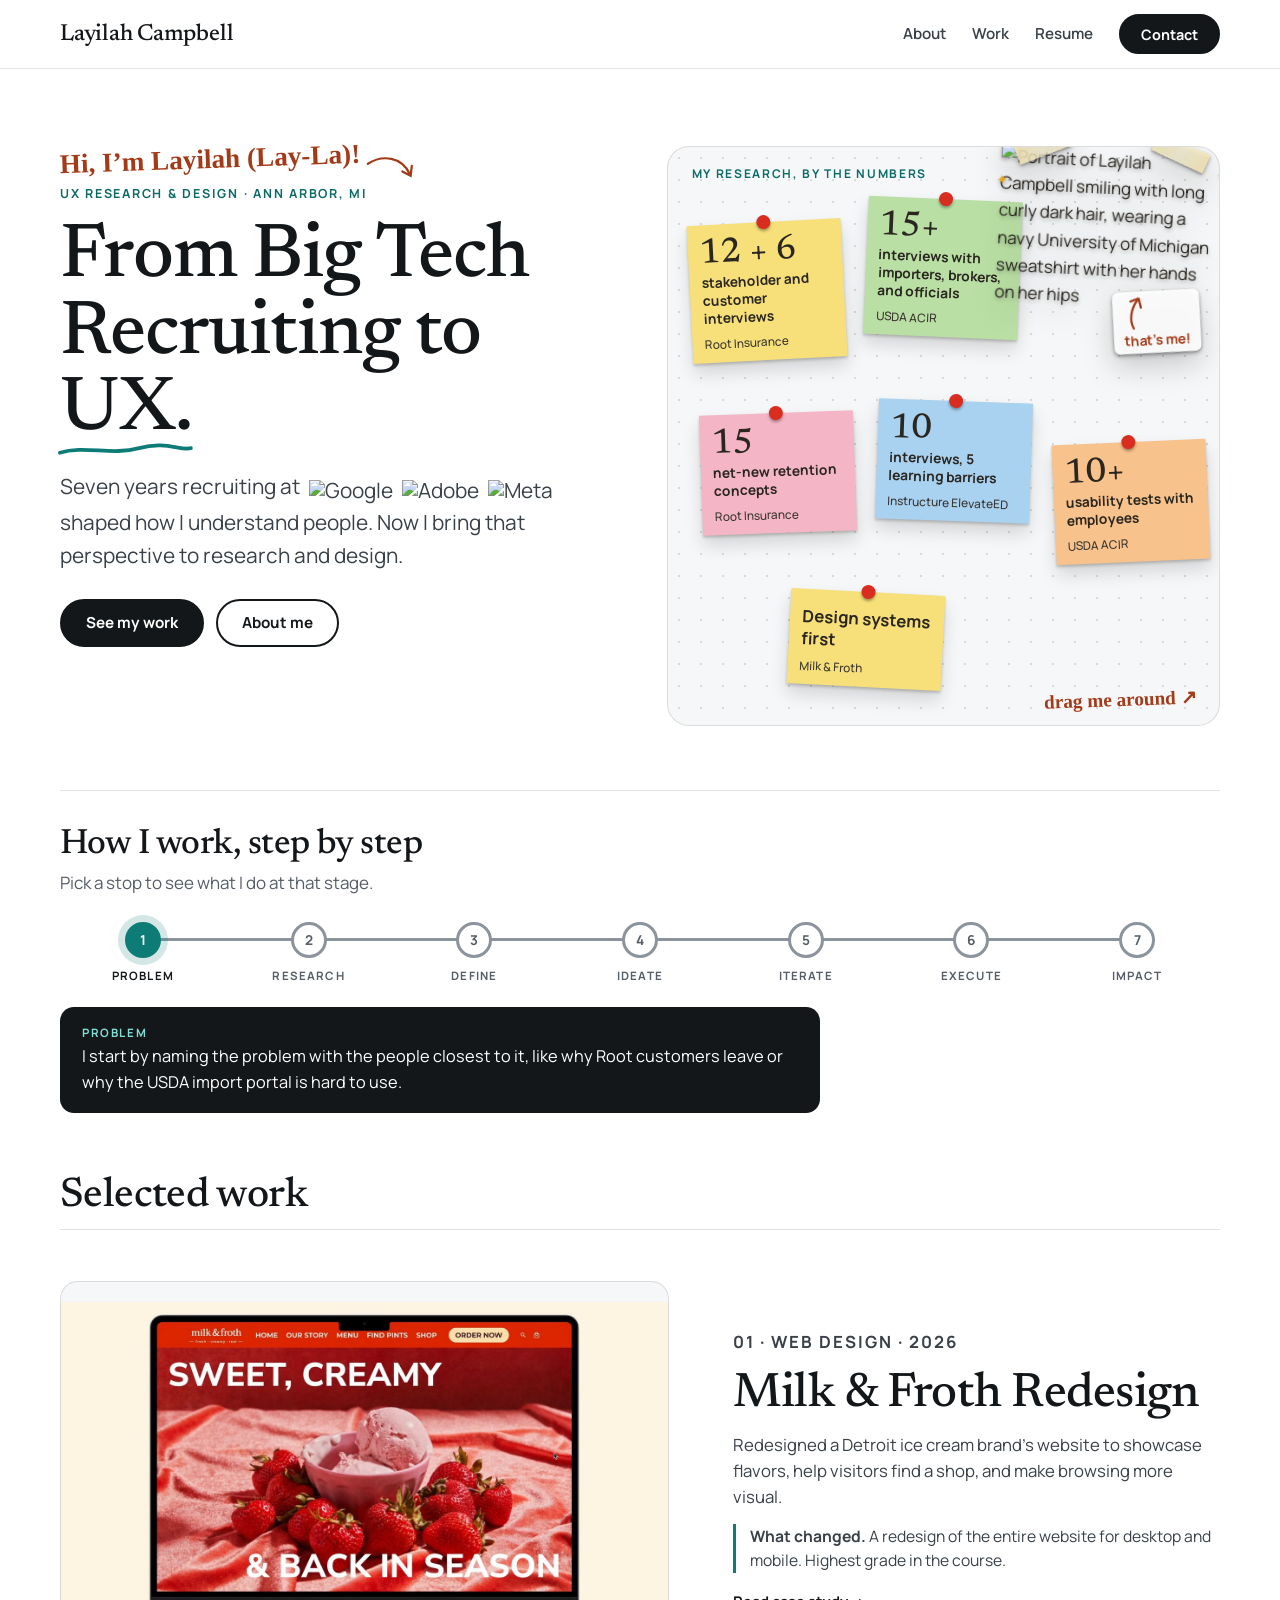
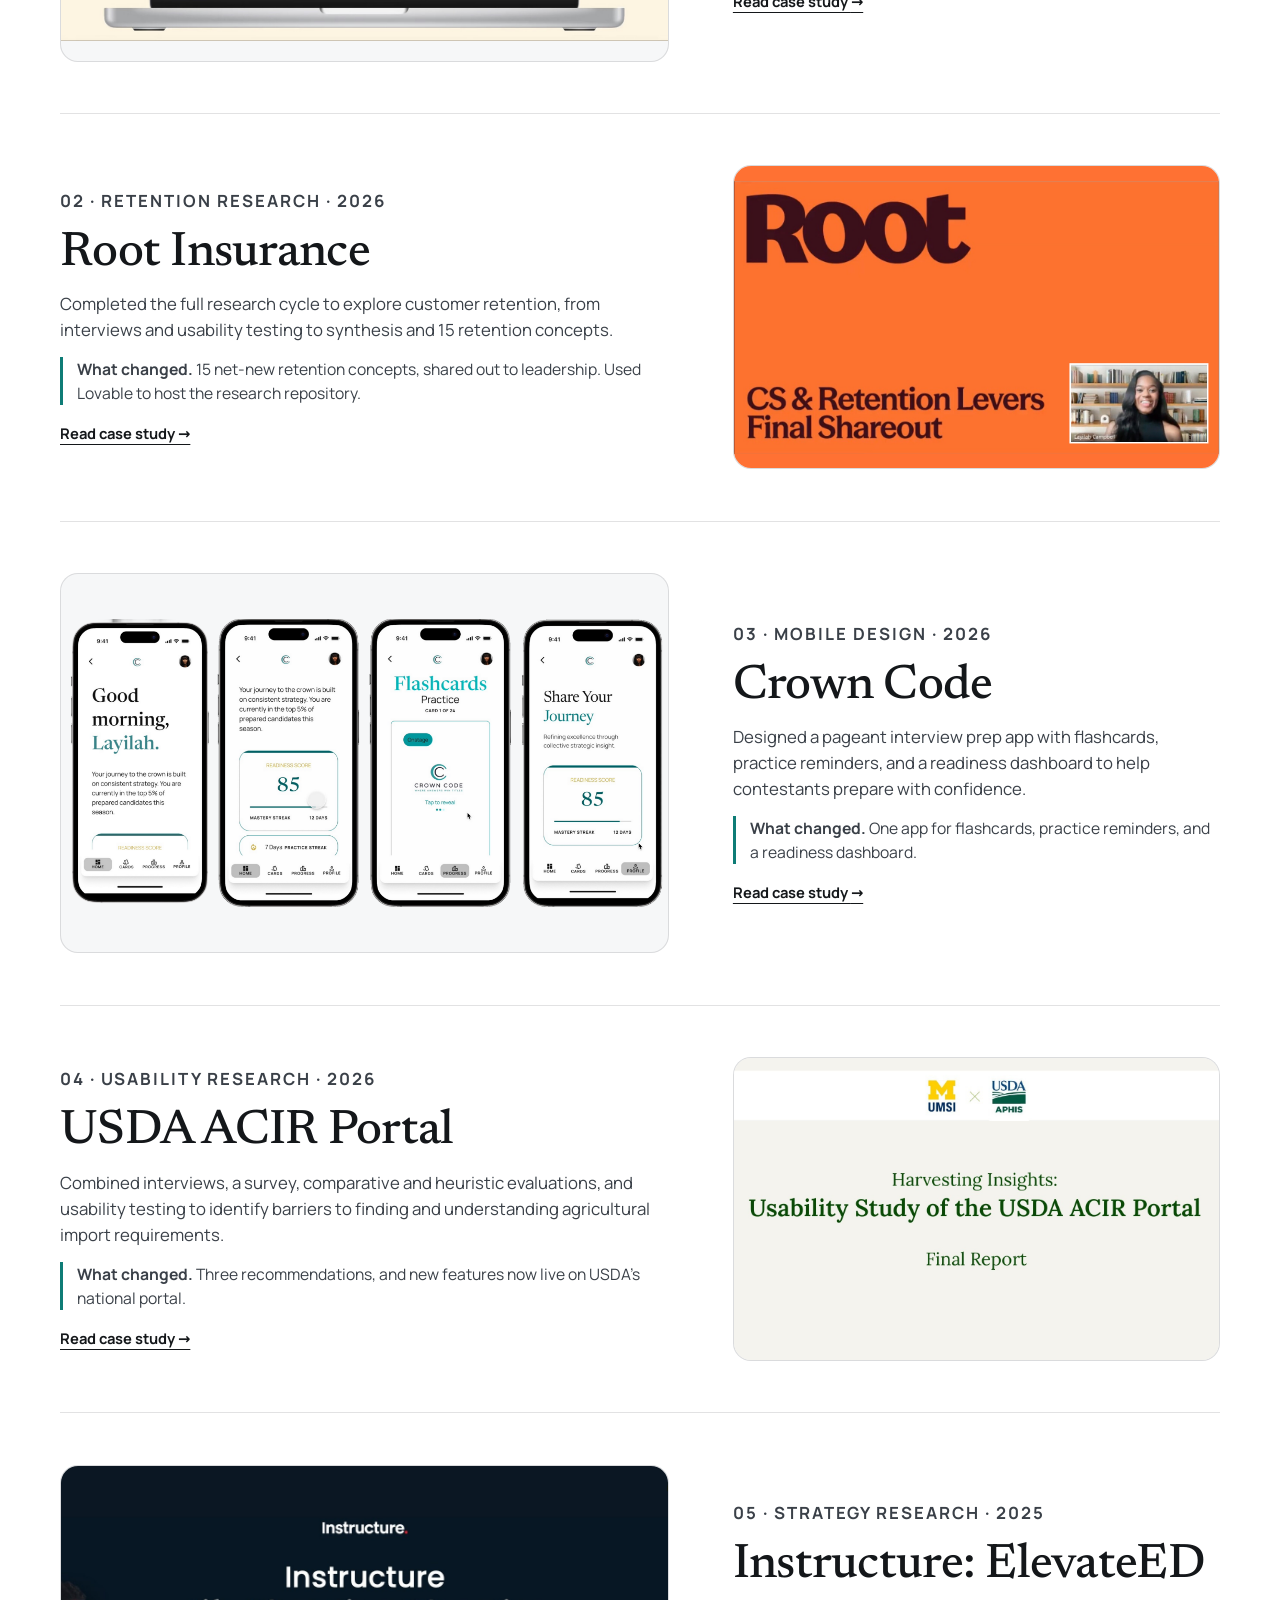
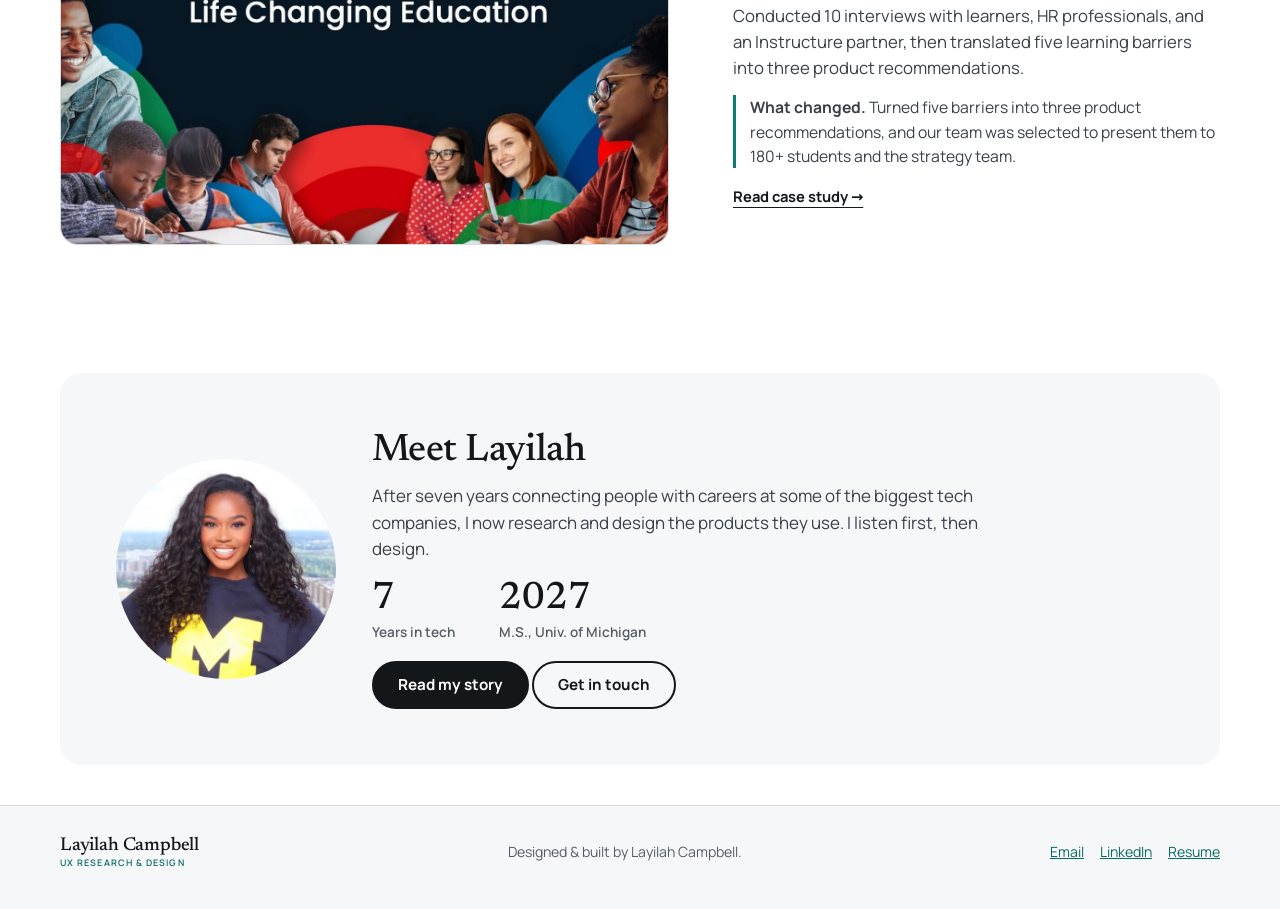
==== commit 537bdb37: "Add files via upload" ====
--- a/index.html
+++ b/index.html
@@ -9,12 +9,12 @@
   <meta property="og:site_name" content="Layilah Campbell">
   <meta property="og:title" content="Layilah Campbell: UX Researcher &amp; Designer">
   <meta property="og:description" content="Five UX research and design case studies, shown frame by frame: Milk &amp; Froth, Root Insurance, Crown Code, USDA ACIR and Instructure ElevateED.">
-  <meta property="og:image" content="https://layilahnasser.github.io/layilahcportfolio2026-/assets/img/og-card.jpg">
+  <meta property="og:image" content="https://layilahnasser.github.io/cleanportfolio/assets/img/og-card.jpg">
   <meta property="og:image:width" content="1200">
   <meta property="og:image:height" content="630">
   <meta property="og:image:alt" content="Layilah Campbell, UX research and design portfolio">
   <meta name="twitter:card" content="summary_large_image">
-  <meta name="theme-color" content="#0f1114">
+  <meta name="theme-color" content="#ffffff">
   <link rel="icon" href="assets/favicon.svg" type="image/svg+xml">
   <link rel="stylesheet" href="css/styles.css">
 </head>
--- a/css/styles.css
+++ b/css/styles.css
@@ -13,40 +13,18 @@
 @font-face { font-family: "Newsreader"; src: url("../assets/fonts/Newsreader-600.woff2") format("woff2"); font-weight: 600; font-display: swap; }
 
 :root {
-  --bg: #0f1114;
-  --bg-2: #14171b;
-  --panel: #1a1d22;
-  --panel-2: #22262c;
-  --line: rgba(255, 255, 255, 0.09);
-  --text: #f1efea;
-  --muted: #bdb9b0;          /* secondary text, 9:1+ on every panel */
-  --pink: #6ad4c9;          /* neon: text/glow on dark (5.8:1 on --bg) */
-  --pink-strong: #0e7c76;   /* fills behind white text (5.4:1) */
-  --pink-soft: #cdeee9;
-  --cyan: #7ee0d6;
-  --blue: #3aa59d;
-  --blue-strong: #0e6b66;   /* fills behind white text (6.8:1) */
-  --lane-light: #2f6f6a;
-  --gold: #e0b66b;
-  --wood-1: #d0915a;
-  --wood-2: #8a5a2f;
-  --strong: #ffffff;        /* headings and strong text */
-  --soft: #d3d0c8;          /* secondary text */
-  --soft-2: #e9e6df;        /* body text on panels */
-  --bd: #2e333b;            /* panel borders */
-  --accent: #7ee0d6;        /* links and accents (text) */
-  --gold-text: #ecc98a;
-  --inset: #121519;         /* inset panels */
-  --why-bg: #1f2a2b;
-  --why-bd: #3f8f88;
-  --why-label: #a7e6df;
-  --radius: 14px;
-  --maxw: 1160px;
-  --gutter: clamp(16px, 4vw, 40px);
+  --bg: #ffffff; --bg-2: #f6f7f8; --panel: #ffffff; --panel-2: #f6f7f8;
+  --line: rgba(20, 23, 26, 0.12); --text: #14171a; --muted: #565d66;
+  --pink: #0b6b66; --pink-strong: #0e7c76; --pink-soft: #0b5753;
+  --cyan: #0b6b66; --blue: #0b6b66; --blue-strong: #0b5753; --lane-light: #2f6f6a;
+  --gold: #b7791f; --wood-1: #d0915a; --wood-2: #8a5a2f;
+  --strong: #14171a; --soft: #3a4048; --soft-2: #2a2f35; --bd: #dde0e4;
+  --accent: #0b6b66; --gold-text: #7a4b00; --inset: #f6f7f8;
+  --why-bg: #eef7f6; --why-bd: #b9dcd8; --why-label: #0b5753;
+  --radius: 14px; --maxw: 1160px; --gutter: clamp(16px, 4vw, 40px);
   --font: "Manrope", system-ui, -apple-system, "Segoe UI", sans-serif;
   --script: "Newsreader", Georgia, "Times New Roman", serif;
-  /* neon tube look: white core, pink tube, dark edge, glow */
-  --neon-pink: none;
+  --serif: "Newsreader", Georgia, "Times New Roman", serif;
 }
 
 *,
@@ -168,13 +146,13 @@
 /* ---------- Profile card: photo, school and program ---------- */
 .player-card {
   position: relative; margin: 0; width: 100%; max-width: 340px; padding: 14px 16px 34px; text-align: center;
-  border-radius: 26px; background: linear-gradient(180deg, #111418, #111418);
+  border-radius: 26px; background: linear-gradient(180deg, #f6f7f8, #f6f7f8);
   border: 3px solid var(--cyan);
   box-shadow: 0 0 0 1px rgba(126, 224, 214, 0.35), 0 0 26px rgba(126, 224, 214, 0.55), 0 0 80px rgba(126, 224, 214, 0.22), inset 0 0 24px rgba(126, 224, 214, 0.14);
 }
 .pc-school { display: flex; align-items: center; gap: 10px; margin: 0 0 12px; font-weight: 700; font-size: 1.05rem; color: var(--strong); }
 .pc-school::before, .pc-school::after { content: ""; flex: 1; height: 2px; background: var(--pink); box-shadow: 0 0 8px var(--pink); }
-.pc-photo { aspect-ratio: 1 / 1; overflow: hidden; border: 3px solid var(--pink); border-radius: 14px; background: #111418; box-shadow: 0 0 16px rgba(106, 212, 201, 0.5); }
+.pc-photo { aspect-ratio: 1 / 1; overflow: hidden; border: 3px solid var(--pink); border-radius: 14px; background: #f6f7f8; box-shadow: 0 0 16px rgba(106, 212, 201, 0.5); }
 .pc-photo img { width: 100%; height: 100%; object-fit: cover; object-position: 50% 25%; }
 .pc-info { display: flex; flex-direction: column; gap: 2px; margin-top: 12px; }
 .pc-info strong { font-size: 1.15rem; color: var(--strong); }
@@ -189,7 +167,7 @@
   border: 1px solid rgba(255, 255, 255, 0.1);
   background:
     radial-gradient(ellipse 60% 70% at 14% 42%, rgba(60, 140, 130, 0.3), transparent 70%),
-    linear-gradient(105deg, #0f1114 0%, #111418 55%, #111418 100%);
+    linear-gradient(105deg, #f6f7f8 0%, #f6f7f8 55%, #f6f7f8 100%);
 }
 .hero::before { /* speed streaks behind the headline */
   content: ""; position: absolute; inset: 0; z-index: -1; pointer-events: none;
@@ -240,7 +218,7 @@
 /* ---------- Project table (Project / Focus / Approach / Case study) ---------- */
 .scoreboard {
   --cols: minmax(270px, 2.2fr) 1.1fr 1.5fr 200px;
-  background: linear-gradient(180deg, var(--inset), #111418); border: 2px solid var(--bd); border-radius: 18px; overflow: hidden;
+  background: linear-gradient(180deg, var(--inset), #f6f7f8); border: 2px solid var(--bd); border-radius: 18px; overflow: hidden;
   box-shadow: 0 20px 60px rgba(0, 0, 0, 0.5), 0 0 40px rgba(60, 140, 130, 0.15);
 }
 .sb-head, .sb-row { display: grid; grid-template-columns: var(--cols); align-items: center; }
@@ -286,7 +264,7 @@
 .tablet-row { display: grid; grid-template-columns: repeat(4, 1fr); gap: 14px; }
 .tablet {
   display: flex; flex-direction: column; gap: 2px; padding: 18px 18px 20px; border-radius: 14px; text-decoration: none; color: var(--text);
-  background: linear-gradient(160deg, #1d2026, var(--inset)); border: 2px solid var(--bd); transform: perspective(600px) rotateY(0deg);
+  background: linear-gradient(160deg, #eef0f2, var(--inset)); border: 2px solid var(--bd); transform: perspective(600px) rotateY(0deg);
   transition: transform 0.2s, border-color 0.2s, box-shadow 0.2s;
 }
 .tablet:hover { border-color: var(--pink); box-shadow: 0 0 20px rgba(106, 212, 201, 0.3); transform: translateY(-3px); }
@@ -445,7 +423,7 @@
 .more-v { margin: 0; font-size: clamp(2.2rem, 4vw, 3rem); line-height: 1; font-weight: 700; color: var(--cyan); text-shadow: 0 0 18px rgba(126, 224, 214, 0.35); }
 .more h3 { margin: 6px 0 8px; font-size: 1.15rem; }
 .more p:last-child { margin: 0; color: var(--muted); }
-.league { position: relative; display: grid; grid-template-columns: minmax(200px, 0.8fr) 1.2fr; gap: 0; overflow: hidden; border-radius: 20px; background: linear-gradient(120deg, #1d2026, var(--inset)); border: 2px solid var(--pink); box-shadow: 0 0 30px rgba(106, 212, 201, 0.25); }
+.league { position: relative; display: grid; grid-template-columns: minmax(200px, 0.8fr) 1.2fr; gap: 0; overflow: hidden; border-radius: 20px; background: linear-gradient(120deg, #eef0f2, var(--inset)); border: 2px solid var(--pink); box-shadow: 0 0 30px rgba(106, 212, 201, 0.25); }
 .league-photo { margin: 0; min-height: 260px; }
 .league-photo img { width: 100%; height: 100%; object-fit: cover; }
 .league-body { position: relative; align-self: center; padding: 28px 32px; }
@@ -510,7 +488,7 @@
 
 /* ---------- Frame strip (case study progress scorecard) ---------- */
 .fstrip-nav { position: sticky; top: 59px; z-index: 6; margin: 6px 0 26px; }
-.fstrip { list-style: none; margin: 0; padding: 0; display: grid; grid-template-columns: repeat(7, 1fr); border: 2px solid var(--bd); border-radius: 14px; overflow: hidden; background: #101317; box-shadow: 0 8px 24px rgba(0, 0, 0, 0.45); }
+.fstrip { list-style: none; margin: 0; padding: 0; display: grid; grid-template-columns: repeat(7, 1fr); border: 2px solid var(--bd); border-radius: 14px; overflow: hidden; background: #ffffff; box-shadow: 0 8px 24px rgba(0, 0, 0, 0.45); }
 .fcell { border-left: 1px solid var(--line); }
 .fcell:first-child { border-left: 0; }
 .fcell a { display: block; text-align: center; text-decoration: none; color: var(--muted); }
@@ -536,7 +514,7 @@
 
 /* ---------- Stat readouts under the home photo card ---------- */
 .hero-card-col { display: flex; flex-direction: column; align-items: stretch; width: 100%; max-width: 340px; }
-.statbar { display: grid; grid-auto-flow: column; grid-auto-columns: 1fr; margin: 30px 0 0; border: 2px solid var(--bd); border-radius: 14px; overflow: hidden; background: #101317; }
+.statbar { display: grid; grid-auto-flow: column; grid-auto-columns: 1fr; margin: 30px 0 0; border: 2px solid var(--bd); border-radius: 14px; overflow: hidden; background: #ffffff; }
 .statbar-i { padding: 12px 8px; text-align: center; border-left: 1px solid var(--line); }
 .statbar-i:first-child { border-left: 0; }
 .statbar dd { margin: 0; font-size: 1.6rem; font-weight: 700; line-height: 1.1; color: var(--cyan); text-shadow: 0 0 12px rgba(126, 224, 214, 0.4); }
@@ -566,7 +544,7 @@
 /* ---------- Concise research layout ---------- */
 .glance { font-size: 1.15rem; margin: 0 0 12px; }
 .chips { list-style: none; display: flex; flex-wrap: wrap; gap: 8px; padding: 0; margin: 0 0 16px; }
-.chip { background: #1f2329; border: 1px solid #3a4048; border-radius: 999px; padding: 6px 14px; font-size: 0.95rem; color: var(--strong); }
+.chip { background: #f6f7f8; border: 1px solid #3a4048; border-radius: 999px; padding: 6px 14px; font-size: 0.95rem; color: var(--strong); }
 .glance-grid { display: grid; gap: 14px; margin: 8px 0 16px; align-items: start; }
 .glance-grid--2 { grid-template-columns: repeat(2, 1fr); }
 .glance-grid--3 { grid-template-columns: repeat(3, 1fr); }
@@ -578,7 +556,7 @@
 .concept { margin: 0; background: var(--panel); border: 2px solid var(--bd); border-radius: 14px; overflow: hidden; display: flex; flex-direction: column; }
 .concept-img .shot { margin: 0; border: 0; border-radius: 0; padding: 0; }
 .concept figcaption { padding: 10px 12px; display: grid; gap: 6px; font-size: 0.95rem; }
-.concept .heard { background: #1f2329; border-radius: 8px; padding: 6px 8px; font-size: 0.85rem; }
+.concept .heard { background: #f6f7f8; border-radius: 8px; padding: 6px 8px; font-size: 0.85rem; }
 .more { margin-top: 14px; border: 2px solid var(--bd); border-radius: 12px; background: rgba(255,255,255,0.02); }
 .more > summary { cursor: pointer; padding: 10px 16px; font-weight: 700; color: var(--cyan, var(--accent)); }
 .more > summary:focus-visible { outline: 3px solid var(--gold-text); outline-offset: 2px; }
@@ -617,12 +595,12 @@
 .rack-head .rack-lane { margin: 0 0 2px; }
 .rack-ballwrap { position: relative; flex: none; width: 54px; height: 54px; display: block; }
 .rack-ballwrap .rack-ball { position: absolute; inset: 0; width: 100%; height: 100%; transition: transform 0.6s cubic-bezier(0.25, 0.6, 0.35, 1); filter: drop-shadow(0 6px 10px rgba(0, 0, 0, 0.55)); }
-.rack-num { position: absolute; inset: 0; display: grid; place-items: center; padding-top: 14px; font-size: 1.15rem; font-weight: 700; color: #111418; pointer-events: none; }
+.rack-num { position: absolute; inset: 0; display: grid; place-items: center; padding-top: 14px; font-size: 1.15rem; font-weight: 700; color: #f6f7f8; pointer-events: none; }
 .rack-card:hover .rack-ballwrap .rack-ball, .rack-card:focus-visible .rack-ballwrap .rack-ball { transform: rotate(240deg); }
 @media (prefers-reduced-motion: reduce) { .rack-ballwrap .rack-ball { transition: none; } }
 
 .rack-ballwrap .rack-ball { border-radius: 50%; background: radial-gradient(circle at 32% 28%, rgba(255,255,255,0.6) 0 6%, transparent 18%), radial-gradient(circle at 40% 35%, color-mix(in srgb, var(--ball) 70%, #fff), var(--ball) 55%, color-mix(in srgb, var(--ball) 55%, #000)); position: absolute; }
-.rack-ballwrap .rack-ball i { position: absolute; width: 13%; height: 13%; border-radius: 50%; background: #111418; box-shadow: inset 0 1px 2px #000; }
+.rack-ballwrap .rack-ball i { position: absolute; width: 13%; height: 13%; border-radius: 50%; background: #f6f7f8; box-shadow: inset 0 1px 2px #000; }
 .rack-ballwrap .rack-ball i:nth-child(1) { left: 36%; top: 26%; }
 .rack-ballwrap .rack-ball i:nth-child(2) { left: 54%; top: 22%; }
 .rack-ballwrap .rack-ball i:nth-child(3) { left: 46%; top: 42%; }
@@ -650,7 +628,7 @@
 .rack--featured .rack-card { border-color: color-mix(in srgb, var(--ball) 55%, var(--bd)); box-shadow: 0 0 28px color-mix(in srgb, var(--ball) 22%, transparent); }
 .rack--featured .rack-media { aspect-ratio: 16 / 9; }
 .work-rows { display: grid; gap: 12px; }
-.work-row { display: grid; grid-template-columns: 150px 1fr auto; gap: 18px; align-items: center; background: #171a1f; border: 2px solid var(--bd); border-radius: 16px; padding: 12px 18px 12px 12px; text-decoration: none; color: var(--text); transition: border-color 0.2s; }
+.work-row { display: grid; grid-template-columns: 150px 1fr auto; gap: 18px; align-items: center; background: #f6f7f8; border: 2px solid var(--bd); border-radius: 16px; padding: 12px 18px 12px 12px; text-decoration: none; color: var(--text); transition: border-color 0.2s; }
 .work-row:hover, .work-row:focus-visible { border-color: var(--ball); outline: none; }
 .work-row-img { height: 84px; border-radius: 10px; overflow: hidden; background: var(--inset); }
 .work-row-img img { width: 100%; height: 100%; object-fit: cover; object-position: top; display: block; }
@@ -728,7 +706,7 @@
 .strikes-h { margin: 22px 0 10px; font-size: 0.85rem; letter-spacing: 0.14em; text-transform: uppercase; color: var(--gold-text); }
 .strikes { list-style: none; counter-reset: s; display: grid; gap: 12px; padding: 0; margin: 0 0 14px; }
 .strike { position: relative; display: grid; grid-template-columns: 64px 1fr; gap: 16px; align-items: center; padding: 14px 18px 14px 14px; border-radius: 16px; background: linear-gradient(90deg, rgba(106, 212, 201, 0.16), rgba(106, 212, 201, 0.03) 60%), var(--panel); border: 2px solid #3a4048; border-left: 6px solid var(--pink, #6ad4c9); box-shadow: 0 0 24px rgba(106, 212, 201, 0.12); }
-.strike-x { display: grid; place-items: center; width: 56px; height: 56px; border-radius: 12px; font-family: Damion, cursive; font-size: 2.6rem; line-height: 1; color: var(--pink, #6ad4c9); background: #111418; border: 2px solid var(--pink, #6ad4c9); text-shadow: 0 0 14px rgba(106, 212, 201, 0.8); box-shadow: inset 0 0 12px rgba(106, 212, 201, 0.25); }
+.strike-x { display: grid; place-items: center; width: 56px; height: 56px; border-radius: 12px; font-family: Damion, cursive; font-size: 2.6rem; line-height: 1; color: var(--pink, #6ad4c9); background: #f6f7f8; border: 2px solid var(--pink, #6ad4c9); text-shadow: 0 0 14px rgba(106, 212, 201, 0.8); box-shadow: inset 0 0 12px rgba(106, 212, 201, 0.25); }
 .strike-n { display: block; font-size: 0.72rem; font-weight: 700; letter-spacing: 0.14em; text-transform: uppercase; color: var(--cyan, var(--accent)); }
 .strike h4 { margin: 2px 0 4px; font-size: 1.15rem; color: var(--strong); }
 .strike p { margin: 0; font-size: 1rem; color: var(--text); line-height: 1.5; }
@@ -900,3 +878,182 @@
 .sb-h small { font-size: 0.8rem; color: var(--muted); letter-spacing: 0.1em; }
 .sb-h { align-items: flex-start; }
 .rack-num, .rack-ballwrap .rack-num { padding-top: 0; font-size: 1.05rem; }
+
+/* ==========================================================================
+   Clean layer: white, calm, image-led. One teal accent.
+   ========================================================================== */
+body { background: #fff; color: var(--text); font-family: var(--font); }
+h1, h2, h3, .h-md { font-family: var(--serif); font-weight: 500; letter-spacing: -0.015em; color: var(--text); -webkit-text-stroke: 0 !important; text-shadow: none !important; transform: none !important; }
+.eyebrow { font: 700 .78rem var(--font); letter-spacing: .14em; text-transform: uppercase; color: var(--pink); -webkit-text-stroke: 0 !important; text-shadow: none !important; }
+a:focus-visible, button:focus-visible, summary:focus-visible { outline: 3px solid var(--text); outline-offset: 3px; }
+.ball, .rack-ballwrap, .sb-ball, .logo-mono { display: none !important; }
+.hud { position: sticky; top: 0; z-index: 50; background: rgba(255,255,255,.94); backdrop-filter: blur(10px); border-bottom: 1px solid var(--line); padding: 8px var(--gutter); }
+.hud-pill { background: transparent; border: 0; color: var(--text); font-weight: 600; box-shadow: none; border-radius: 8px; }
+.hud-pill:hover { background: var(--bg-2); } .hud-pill.is-active { background: var(--text); color: #fff; box-shadow: none; }
+.footer { background: var(--bg-2); border-top: 1px solid var(--line); }
+.btn--pink { background: var(--pink-strong); color: #fff; box-shadow: none; } .btn--pink:hover { background: #0b5753; box-shadow: none; }
+.btn--ghost { border-color: var(--text); color: var(--text); } .btn--ghost:hover { background: var(--bg-2); }
+.frame-no { background: var(--text); color: #fff; box-shadow: inset 4px 0 0 var(--ball); padding-left: 14px; }
+.player-card, [class*="player-card"] { box-shadow: 0 6px 24px rgba(0,0,0,.1) !important; }
+.page-head h1 { font-size: clamp(2.2rem, 5vw, 3.6rem); line-height: 1.05; }
+
+main > .cl-hero, main > .cl-work, main > .cl-about { width: min(var(--maxw), 100% - 2 * var(--gutter)); margin-inline: auto; }
+.cl-hero { padding: clamp(48px, 9vw, 120px) 0 clamp(36px, 6vw, 72px); max-width: 880px; margin-inline: auto 0 !important; margin-left: max(var(--gutter), calc((100% - var(--maxw)) / 2)) !important; }
+.cl-eyebrow { margin: 0 0 18px; font: 700 .78rem var(--font); letter-spacing: .14em; text-transform: uppercase; color: var(--pink); }
+.cl-hero h1 { margin: 0 0 20px; font-size: clamp(2.8rem, 7.4vw, 5.6rem); line-height: 1; }
+.cl-lede { margin: 0 0 28px; max-width: 36em; font-size: clamp(1.1rem, 1.8vw, 1.3rem); line-height: 1.55; color: var(--soft); }
+.cl-ctas { display: flex; flex-wrap: wrap; gap: 12px; margin-bottom: 40px; }
+.cl-btn { display: inline-flex; align-items: center; min-height: 48px; padding: 0 24px; border-radius: 999px; background: var(--text); color: #fff; font: 700 .95rem var(--font); text-decoration: none; border: 2px solid var(--text); }
+.cl-btn:hover { background: var(--pink-strong); border-color: var(--pink-strong); } .cl-btn--line { background: transparent; color: var(--text); } .cl-btn--line:hover { background: var(--bg-2); color: var(--text); border-color: var(--text); }
+.cl-stats { display: flex; flex-wrap: wrap; gap: 14px 44px; margin: 0; padding-top: 26px; border-top: 1px solid var(--line); }
+.cl-stats div { display: flex; flex-direction: column-reverse; } .cl-stats dd { margin: 0; font: 500 2.4rem/1 var(--serif); } .cl-stats dt { font-size: .85rem; color: var(--muted); font-weight: 600; margin-top: 4px; }
+
+.cl-work { padding: 20px 0 clamp(40px, 6vw, 80px); } .cl-work h2 { margin: 0 0 22px; font-size: clamp(1.8rem, 3.4vw, 2.6rem); }
+.cl-grid { list-style: none; margin: 0; padding: 0; display: grid; grid-template-columns: repeat(2, 1fr); gap: 40px 28px; }
+.cl-card { display: flex; flex-direction: column; gap: 14px; } .cl-card--lead { grid-column: 1 / -1; display: grid; grid-template-columns: 1.3fr 1fr; gap: 32px; align-items: center; }
+.cl-card-img { display: block; aspect-ratio: 16 / 10; background: var(--bg-2); border: 1px solid var(--line); border-radius: 14px; overflow: hidden; } .cl-card-img img { width: 100%; height: 100%; object-fit: contain; transition: transform .4s; } .cl-card:hover .cl-card-img img { transform: scale(1.025); }
+.cl-meta { margin: 0 0 6px; font: 700 .76rem var(--font); letter-spacing: .12em; text-transform: uppercase; color: var(--pink); }
+.cl-card h3 { margin: 0 0 8px; font-size: clamp(1.5rem, 2.4vw, 2rem); line-height: 1.1; } .cl-card--lead h3 { font-size: clamp(2rem, 3.6vw, 3rem); }
+.cl-card h3 a { color: var(--text); text-decoration: none; } .cl-card h3 a:hover { text-decoration: underline; text-underline-offset: 5px; }
+.cl-card-tx p { margin: 0 0 12px; color: var(--soft); line-height: 1.5; } .cl-card-tx .cl-meta { color: var(--pink); }
+.cl-more { font: 700 .92rem var(--font); color: var(--text); text-underline-offset: 5px; }
+.cl-about { display: grid; grid-template-columns: 220px 1fr; gap: 36px; align-items: center; padding: clamp(32px, 5vw, 56px); margin-bottom: 40px; background: var(--bg-2); border-radius: 22px; }
+.cl-about img { width: 100%; aspect-ratio: 1; object-fit: cover; object-position: center 12%; border-radius: 50%; } .cl-about h2 { margin: 0 0 10px; font-size: clamp(1.7rem, 3vw, 2.4rem); } .cl-about p { margin: 0 0 18px; max-width: 38em; line-height: 1.55; color: var(--soft); }
+@media (max-width: 800px) { .cl-card--lead { grid-template-columns: 1fr; gap: 14px; } .cl-grid { grid-template-columns: 1fr; } .cl-about { grid-template-columns: 1fr; } .cl-about img { max-width: 160px; } }
+@media (prefers-reduced-motion: reduce) { .cl-card-img img { transition: none; } }
+
+/* light-theme fixes for leftover dark literals */
+.rack-lane { color: var(--muted) !important; }
+.frame-pill { background: var(--pink-strong); color: #fff; }
+.chip, .concept .heard { background: var(--bg-2); border-color: var(--bd); color: var(--text); }
+.fstrip { background: #fff; box-shadow: 0 4px 14px rgba(0,0,0,.08); }
+.fn { background: var(--bg-2); color: var(--text); }
+.fcell[data-state="now"] { background: var(--pink-strong); }
+.fcell[data-state="now"] .fn { background: var(--pink-strong); color: #fff; }
+.fcell[data-state="now"] .fm::before { color: #fff; }
+.fcell[data-state="todo"] .fm::before { color: #6b727b; }
+.fcell[data-state="done"] .fm::before { text-shadow: none; }
+.fcell a:hover { background: rgba(0,0,0,.05); }
+.ds-n { background: var(--pink-strong); color: #fff; }
+.jdot b { color: #fff; }
+.lb-bar button:hover, .lb-bar button:focus-visible, .expand-all:hover, .expand-all:focus-visible { background: var(--text); color: #fff; }
+.work-row-tx .rack-lane, .rack-head .rack-lane { color: var(--muted) !important; }
+
+/* ---- Design update: nav, hero image, proof row, case-study order, progress ---- */
+.hud { padding: 0; }
+.nv-bar { max-width: var(--maxw); margin: 0 auto; padding: 14px var(--gutter); display: flex; align-items: center; justify-content: space-between; gap: 16px; flex-wrap: wrap; }
+.nv-brand { font: 500 1.45rem var(--serif); letter-spacing: -.01em; color: var(--text); text-decoration: none; }
+.nv-nav ul { display: flex; align-items: center; gap: 6px 26px; list-style: none; margin: 0; padding: 0; flex-wrap: wrap; }
+.nv-link { display: inline-block; padding: 8px 0; font: 600 .95rem var(--font); color: var(--soft); text-decoration: none; border-bottom: 2px solid transparent; }
+.nv-link:hover { color: var(--text); border-bottom-color: var(--line); } .nv-link.is-active { color: var(--text); border-bottom-color: var(--text); }
+.nv-cta { display: inline-flex; align-items: center; min-height: 40px; padding: 0 20px; border-radius: 999px; background: var(--text); color: #fff; font: 700 .9rem var(--font); text-decoration: none; border: 2px solid var(--text); }
+.nv-cta:hover { background: var(--pink-strong); border-color: var(--pink-strong); } .nv-cta.is-active { box-shadow: 0 0 0 3px #fff, 0 0 0 5px var(--text); }
+.fstrip-nav { top: 66px; }
+@media (max-width: 640px) { .nv-bar { padding: 10px var(--gutter); } .nv-brand { font-size: 1.2rem; } .nv-nav ul { gap: 4px 16px; } .fstrip-nav { top: 100px; } }
+
+main > .cl-hero { max-width: none; margin-left: auto !important; display: grid; grid-template-columns: 1.05fr 1fr; gap: clamp(24px, 5vw, 64px); align-items: center; padding: clamp(36px, 6vw, 80px) 0 clamp(20px, 3vw, 36px); width: min(var(--maxw), 100% - 2 * var(--gutter)); }
+.cl-hero h1 { font-size: clamp(2.6rem, 6vw, 4.8rem); }
+.cl-hero-fig { margin: 0; } .cl-hero-fig a { display: block; border-radius: 18px; overflow: hidden; border: 1px solid var(--line); box-shadow: 0 18px 50px rgba(20,23,26,.14); } .cl-hero-fig img { display: block; width: 100%; aspect-ratio: 4 / 3; object-fit: cover; transition: transform .5s; } .cl-hero-fig a:hover img { transform: scale(1.03); }
+.cl-hero-fig figcaption { margin-top: 10px; font: italic 400 .92rem var(--serif); color: var(--muted); }
+@media (max-width: 860px) { main > .cl-hero { grid-template-columns: 1fr; } }
+main > .cl-proof { width: min(var(--maxw), 100% - 2 * var(--gutter)); margin: 0 auto clamp(30px, 5vw, 56px); padding: 26px 0; border-top: 1px solid var(--line); border-bottom: 1px solid var(--line); display: grid; grid-template-columns: auto 1fr; gap: 20px 56px; align-items: center; }
+.cl-proof .cl-stats { border: 0; padding: 0; gap: 14px 40px; } .cl-proof .cl-stats dd { font-size: 3rem; } 
+.cl-facts { list-style: none; margin: 0; padding: 0; display: grid; grid-template-columns: repeat(3, 1fr); gap: 20px; } .cl-facts li { display: flex; flex-direction: column; gap: 4px; } .cl-facts b { font: 500 1.9rem/1 var(--serif); color: var(--pink); } .cl-facts span { font-size: .92rem; line-height: 1.4; color: var(--soft); }
+.cl-with { grid-column: 1 / -1; margin: 0; padding-top: 16px; border-top: 1px dashed var(--line); font-size: .92rem; color: var(--muted); } .cl-with b { color: var(--text); }
+@media (max-width: 860px) { main > .cl-proof { grid-template-columns: 1fr; } .cl-facts { grid-template-columns: 1fr; } }
+.cl-work { padding-top: 0; }
+
+/* case study: image first, compact facts */
+.case-hero .shot--hero { margin: 22px 0 18px; }
+.case-meta { margin-top: 0; }
+.fprog { position: absolute; left: 0; bottom: 0; height: 3px; width: 0; background: var(--pink-strong); z-index: 3; pointer-events: none; }
+.fstrip-nav { position: sticky; }
+.nv-bar { width: min(var(--maxw), 100% - 2 * var(--gutter)); padding-inline: 0; }
+main > .cl-hero { margin-left: auto !important; margin-right: auto !important; }
+.cl-hero-fig img { aspect-ratio: auto; object-fit: contain; background: #ff7133; }
+.case-hero .shot--hero img { max-height: 440px; width: 100%; object-fit: cover; object-position: top; }
+.case-hero .shot--hero.shot--phone img, .case-hero .shot--hero img[src*="crown"] { object-fit: contain; background: #f6f7f8; }
+.cl-stats div { flex-direction: column; }
+
+/* Full-width project bands */
+.cl-work { display: block; }
+.cl-work h2 { margin-bottom: 8px; }
+.cl-band { display: grid; grid-template-columns: 1.25fr 1fr; gap: clamp(24px, 5vw, 64px); align-items: center; padding: clamp(28px, 4vw, 52px) 0; border-top: 1px solid var(--line); }
+.cl-band.is-flip .cl-band-img { order: 2; }
+.cl-band-img { display: block; aspect-ratio: 16 / 10; border-radius: 18px; overflow: hidden; border: 1px solid var(--line); background: var(--bg-2); }
+.cl-band-img img { width: 100%; height: 100%; object-fit: cover; transition: transform .5s; }
+.cl-band:hover .cl-band-img img { transform: scale(1.025); }
+.cl-band-img img[src*="crown"], .cl-band-img img[src*="milk"] { object-fit: contain; }
+.cl-band-tx h3 { margin: 0 0 12px; font: 500 clamp(2rem, 3.8vw, 3.2rem)/1.05 var(--serif); }
+.cl-band-tx h3 a { color: var(--text); text-decoration: none; } .cl-band-tx h3 a:hover { text-decoration: underline; text-underline-offset: 6px; }
+.cl-band-tx p { margin: 0 0 14px; color: var(--soft); line-height: 1.55; font-size: 1.05rem; }
+.cl-band-tx .cl-result { padding-left: 14px; border-left: 3px solid var(--pink-strong); font-size: .98rem; }
+@media (max-width: 800px) { .cl-band { grid-template-columns: 1fr; } .cl-band.is-flip .cl-band-img { order: 0; } }
+@media (prefers-reduced-motion: reduce) { .cl-band-img img { transition: none; } }
+.cl-band-img img[src*="root"] { object-fit: contain; background: #ff7133; }
+
+/* ---- Creative home: handwriting, research wall, process line ---- */
+@font-face { font-family: "Caveat"; src: url("../assets/fonts/caveat-latin-700-normal.woff2") format("woff2"); font-weight: 700; font-display: swap; }
+main > .cl-hero { grid-template-columns: 1fr 1.02fr; align-items: center; padding-top: clamp(50px, 6vw, 84px); }
+.cl-hero-tx { position: relative; }
+.cl-hi { position: absolute; top: -40px; left: 0; margin: 0; font: 700 1.7rem/1 "Caveat", cursive; color: #a33a18; transform: rotate(-2deg); display: flex; align-items: flex-start; gap: 4px; }
+.cl-hi svg { width: 52px; height: 36px; margin-top: 12px; }
+.cl-ux { position: relative; white-space: nowrap; } .cl-ux svg { position: absolute; left: -2%; bottom: -.12em; width: 104%; height: .22em; color: var(--pink-strong); }
+.cl-hero h1 { margin-top: 6px; }
+.cl-board { position: relative; height: clamp(380px, 38vw, 470px); border-radius: 22px; background: var(--bg-2) radial-gradient(#d6dade 1.3px, transparent 1.3px) 0 0 / 22px 22px; border: 1px solid var(--line); overflow: hidden; }
+.cl-board-k { position: absolute; left: 24px; top: 18px; margin: 0; font: 700 .75rem var(--font); letter-spacing: .14em; text-transform: uppercase; color: var(--pink); z-index: 1; }
+.cl-board ul { list-style: none; margin: 0; padding: 0; }
+.sn { position: absolute; left: var(--x); top: var(--y); width: 28%; min-width: 130px; padding: 12px 12px 10px; cursor: grab; touch-action: none; user-select: none; transform: rotate(var(--r)); box-shadow: 0 2px 3px rgba(0,0,0,.2), 0 10px 18px rgba(0,0,0,.14); transition: box-shadow .2s; color: #2a2620; }
+.sn.is-lift { cursor: grabbing; box-shadow: 0 4px 6px rgba(0,0,0,.2), 0 22px 30px rgba(0,0,0,.22); }
+.sn i { position: absolute; left: 50%; top: -7px; width: 14px; height: 14px; margin-left: -7px; border-radius: 50%; background: #d92d20; box-shadow: 0 2px 3px rgba(0,0,0,.35); }
+.sn b { display: block; font: 500 2.2rem/1 var(--serif); margin-bottom: 2px; } .sn span { display: block; font: 700 .86rem/1.3 var(--font); } .sn .sn-t { font-size: 1.05rem; margin-top: 4px; } .sn small { display: block; margin-top: 8px; font: 500 .74rem var(--font); color: #3a362f; }
+.sn--y { background: #f7e07a; } .sn--g { background: #b9dfa4; } .sn--p { background: #f4b6c6; } .sn--b { background: #a9d1f0; } .sn--o { background: #f7c28b; }
+.cl-drag { position: absolute; right: 22px; bottom: 14px; margin: 0; font: 700 1.2rem "Caveat", cursive; color: #a33a18; transform: rotate(-2deg); }
+@media (max-width: 860px) { .cl-hi { position: static; margin-bottom: 8px; } .cl-board { height: 520px; } .sn { width: 40%; } }
+main > .cl-proof { margin-bottom: 0; border-bottom: 0; } .cl-proof .cl-stats { justify-content: space-between; width: 100%; }
+.cl-process { width: min(var(--maxw), 100% - 2 * var(--gutter)); margin: 0 auto clamp(30px, 5vw, 60px); padding-top: 34px; border-top: 1px solid var(--line); }
+.cl-process h2 { margin: 0 0 4px; font-size: clamp(1.6rem, 3vw, 2.2rem); } .cl-sub { margin: 0 0 26px; color: var(--muted); }
+.cl-steps { --p: 0%; position: relative; list-style: none; margin: 0 0 18px; padding: 0; display: grid; grid-template-columns: repeat(7, 1fr); }
+.cl-steps::before { content: ""; position: absolute; left: calc(100% / 14); right: calc(100% / 14); top: 15px; height: 5px; border-radius: 3px; background: var(--bd); }
+.cl-steps::after { content: ""; position: absolute; left: calc(100% / 14); top: 15px; height: 5px; border-radius: 3px; background: var(--pink-strong); width: calc((100% - 100% / 7) * var(--p) / 100%); transition: width .3s; }
+.cl-steps li { position: relative; z-index: 1; }
+.cl-step { all: unset; box-sizing: border-box; width: 100%; display: flex; flex-direction: column; align-items: center; gap: 10px; cursor: pointer; padding-bottom: 6px; }
+.cl-dot { width: 36px; height: 36px; border-radius: 50%; display: grid; place-items: center; background: #fff; border: 3px solid var(--bd); font: 700 .85rem var(--font); color: var(--muted); transition: all .2s; }
+.is-done .cl-dot { border-color: var(--pink-strong); color: var(--pink-strong); } .is-on .cl-dot { background: var(--pink-strong); border-color: var(--pink-strong); color: #fff; box-shadow: 0 0 0 7px rgba(14,124,118,.18); }
+.cl-lbl { font: 700 .72rem var(--font); letter-spacing: .1em; text-transform: uppercase; color: var(--muted); } .is-on .cl-lbl { color: var(--text); }
+.cl-step:hover .cl-dot { border-color: var(--pink-strong); } .cl-step:focus-visible { outline: 3px solid var(--text); outline-offset: 4px; border-radius: 10px; }
+.cl-panel { padding: 18px 22px; border-radius: 14px; background: #14171a; color: #fff; max-width: 760px; } .cl-panel b { display: block; font: 700 .72rem var(--font); letter-spacing: .14em; text-transform: uppercase; color: #7fe0d6; margin-bottom: 4px; } .cl-panel p { margin: 0; line-height: 1.55; font-size: 1.02rem; }
+@media (max-width: 640px) { .cl-lbl { font-size: .6rem; letter-spacing: .04em; } .cl-dot { width: 30px; height: 30px; } .cl-steps::before, .cl-steps::after { top: 12px; } }
+@media (prefers-reduced-motion: reduce) { .cl-steps::after, .cl-dot, .sn { transition: none; } }
+main > .cl-proof { display: block; } .cl-proof .cl-stats { display: flex; justify-content: space-between; }
+@media (max-width: 860px) { main > .cl-hero { grid-template-columns: 1fr; } .cl-board { height: 500px; } .sn { width: 42%; } .cl-hi { position: static; margin-bottom: 8px; } }
+@media (max-width: 860px) { .sn { left: min(var(--x), 54%); } }
+.cl-board { height: clamp(460px, 47vw, 580px); }
+.sn--pol { background: #fbfaf5; padding: 8px 8px 10px; width: 27%; } .sn--pol img { display: block; width: 100%; aspect-ratio: 1; object-fit: cover; object-position: center 14%; pointer-events: none; }
+.sn--pol .pol-c { margin-top: 8px; text-align: center; font: 700 1.25rem/1 "Caveat", cursive; color: #1d2a5a; }
+@media (max-width: 860px) { .cl-board { height: 680px; } .sn--pol { width: 46%; } }
+/* sticker portrait */
+.sn--stk { width: 34%; min-width: 150px; padding: 0; background: none; box-shadow: none; filter: drop-shadow(0 2px 2px rgba(0,0,0,.3)) drop-shadow(0 12px 14px rgba(0,0,0,.2)); }
+.sn--stk img { display: block; width: 100%; height: auto; pointer-events: none; }
+.sn--stk i { display: none; }
+.tp { position: absolute; top: -8px; width: 56px; height: 20px; background: linear-gradient(100deg, rgba(240,226,176,.9), rgba(250,243,210,.7) 50%, rgba(240,226,176,.9)); box-shadow: 0 1px 2px rgba(0,0,0,.3); z-index: 2; pointer-events: none; }
+.tp--l { left: 6%; transform: rotate(-24deg); } .tp--r { right: 6%; transform: rotate(22deg); }
+.stk-hand { position: absolute; right: -4%; bottom: 2%; display: flex; align-items: flex-end; gap: 2px; font: 700 1.35rem/1 "Caveat", cursive; color: #a33a18; transform: rotate(-5deg); background: rgba(255,255,255,.92); padding: 2px 8px; border-radius: 6px; } .stk-hand svg { width: 22px; height: 18px; }
+.stk-star { position: absolute; left: -2%; top: 18%; font-size: 1.4rem; color: #e6a817; transform: rotate(-12deg); } .stk-star--2 { left: auto; right: -3%; top: 8%; font-size: 1rem; color: #0e7c76; }
+@media (max-width: 860px) { .sn--stk { width: 52%; } }
+.sn--stk { width: 40%; }
+.stk-hand { right: auto; left: -8%; bottom: 14%; transform: rotate(-6deg); flex-direction: row-reverse; box-shadow: 0 1px 3px rgba(0,0,0,.25); }
+.stk-hand svg { transform: scaleX(-1) rotate(10deg); }
+@media (max-width: 860px) { .sn--stk { width: 56%; } }
+.stk-hand { flex-direction: column; align-items: center; left: -6%; bottom: -2%; gap: 0; padding: 4px 10px 4px; } .stk-hand svg { width: 26px; height: 34px; margin-bottom: -2px; transform: rotate(-6deg); }
+.cl-dot { border-color: #8b939c; } .cl-steps::before { background: #8b939c; height: 3px; top: 16px; } .cl-steps::after { height: 3px; top: 16px; } .cl-step:hover .cl-dot { border-color: var(--pink-strong); }
+@media (max-width: 640px) { .cl-steps::before, .cl-steps::after { top: 13px; } }
+.stk-hand { left: auto; right: 6%; bottom: -40px; }
+main > .cl-hero { padding-bottom: clamp(36px, 5vw, 64px); } .cl-process { margin-top: 0; }
+main > .cl-proof { display: block; padding: 22px 0; margin-bottom: 8px; }
+.cl-proof .cl-stats { display: flex; justify-content: flex-start; gap: 14px clamp(40px, 8vw, 120px); }
+.cl-proof .cl-stats div { flex-direction: column; }
+.cl-facts2 { display: flex; gap: 44px; margin: 0 0 20px; } .cl-facts2 div { display: flex; flex-direction: column; } .cl-facts2 dd { margin: 0; font: 500 2.4rem/1 var(--serif); } .cl-facts2 dt { margin-top: 4px; font: 600 .85rem var(--font); color: var(--muted); }
+.lg { display: inline-block; margin: 0 .22em; vertical-align: -.2em; line-height: 1; }
+.lg img { display: block; height: 1.25em; width: auto; }
+.lg:nth-of-type(1) img { height: 1.2em; }
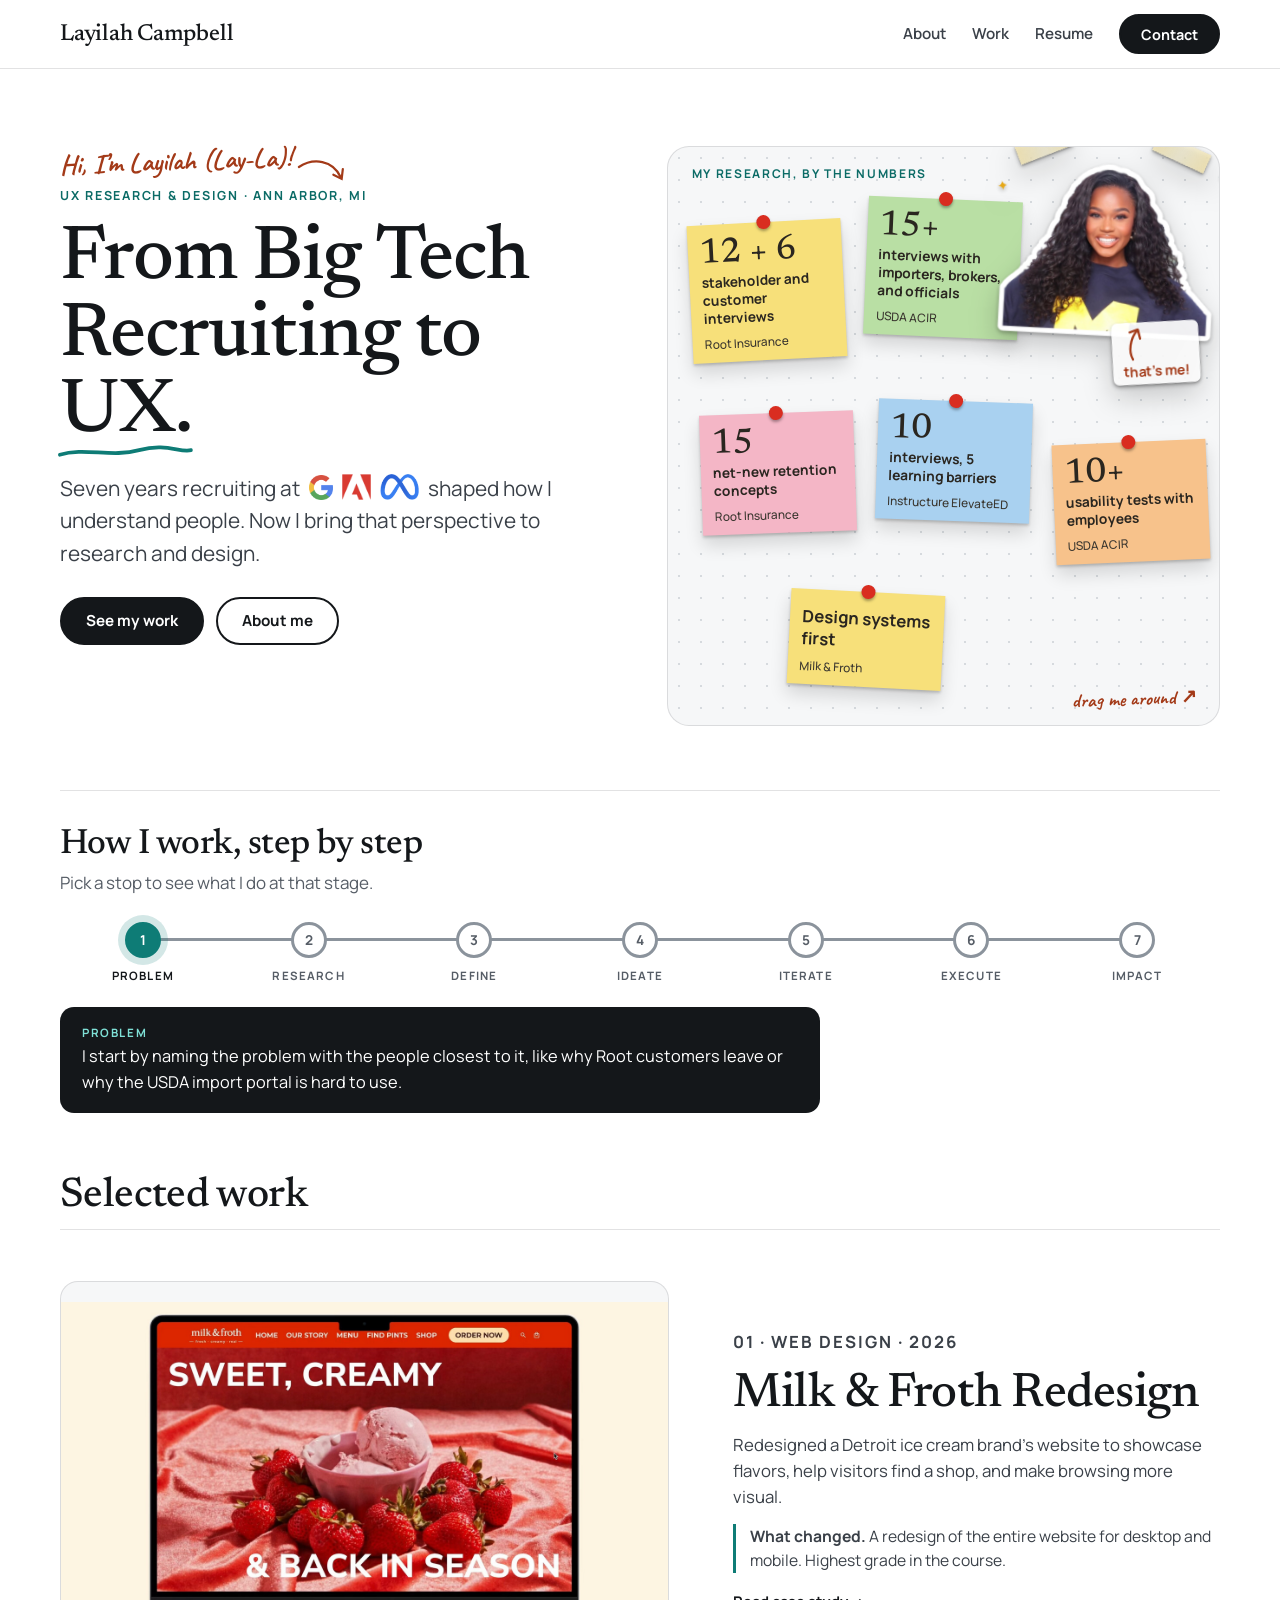
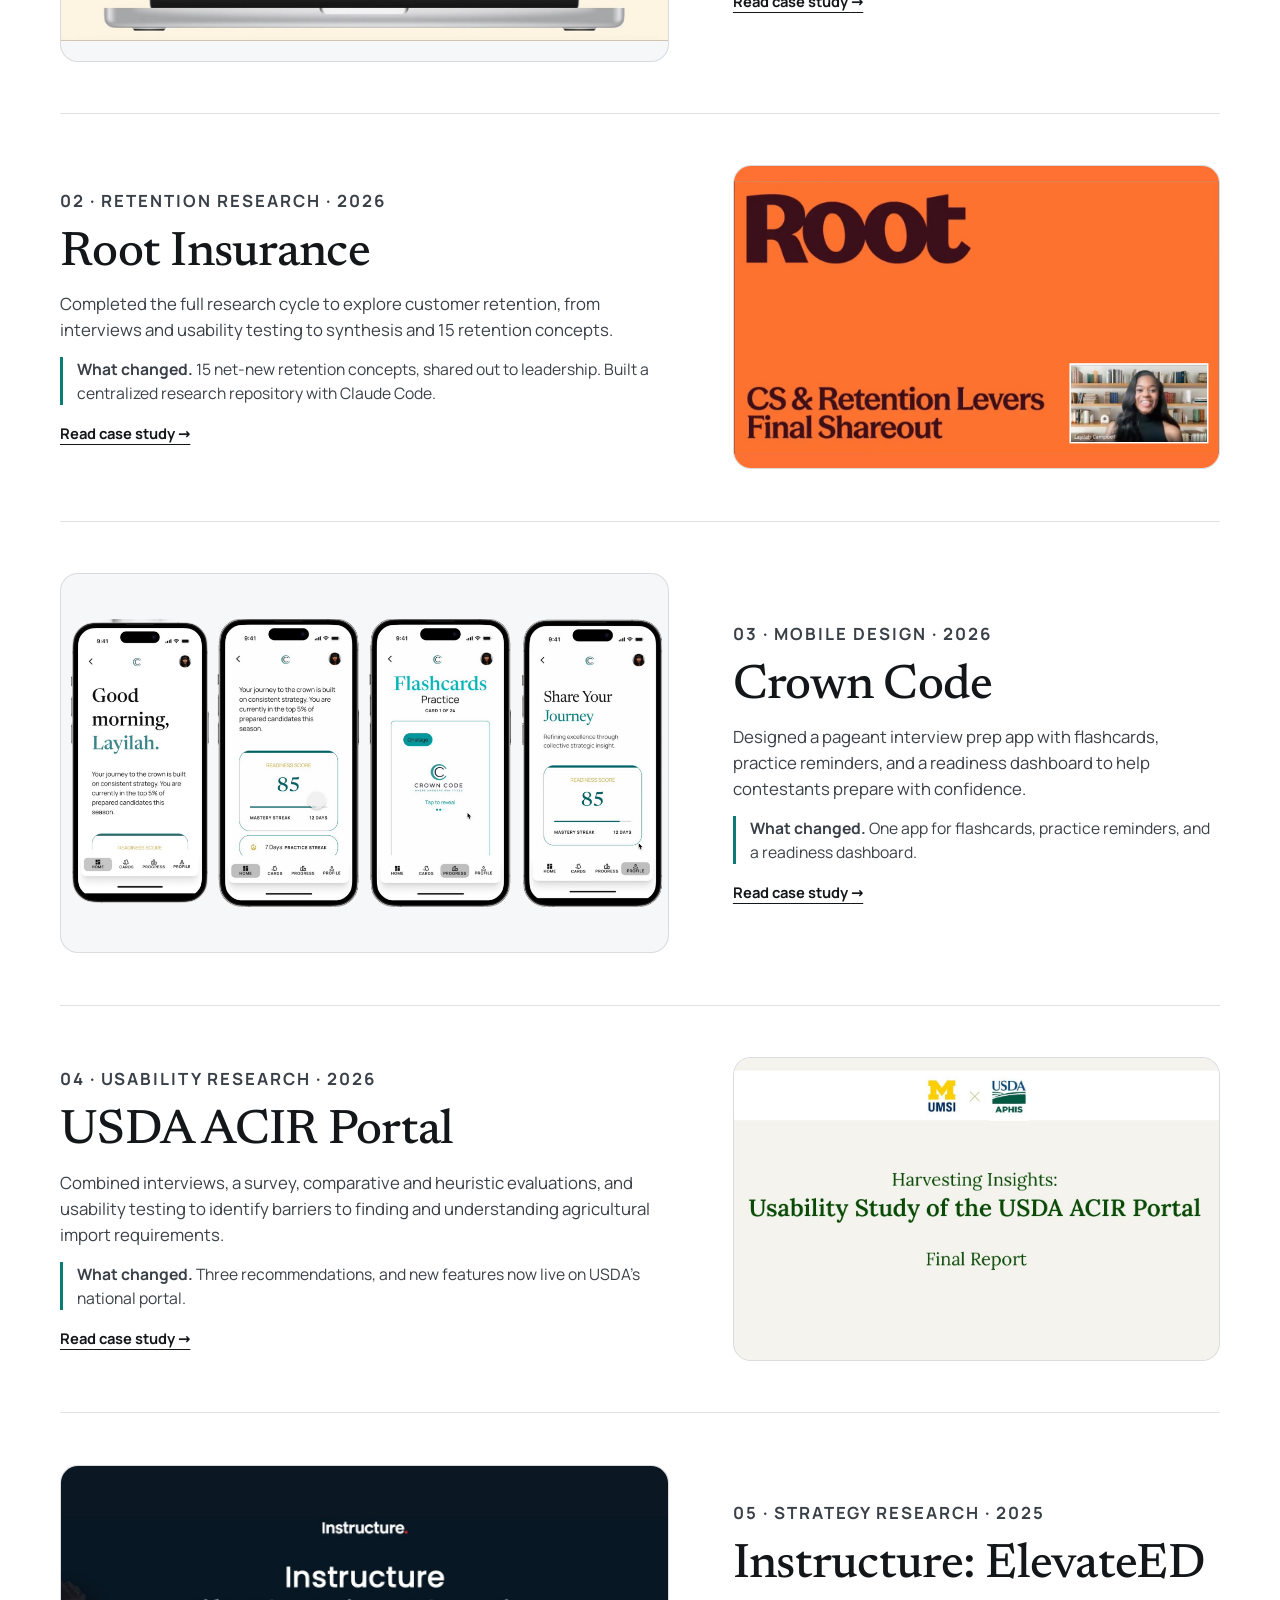
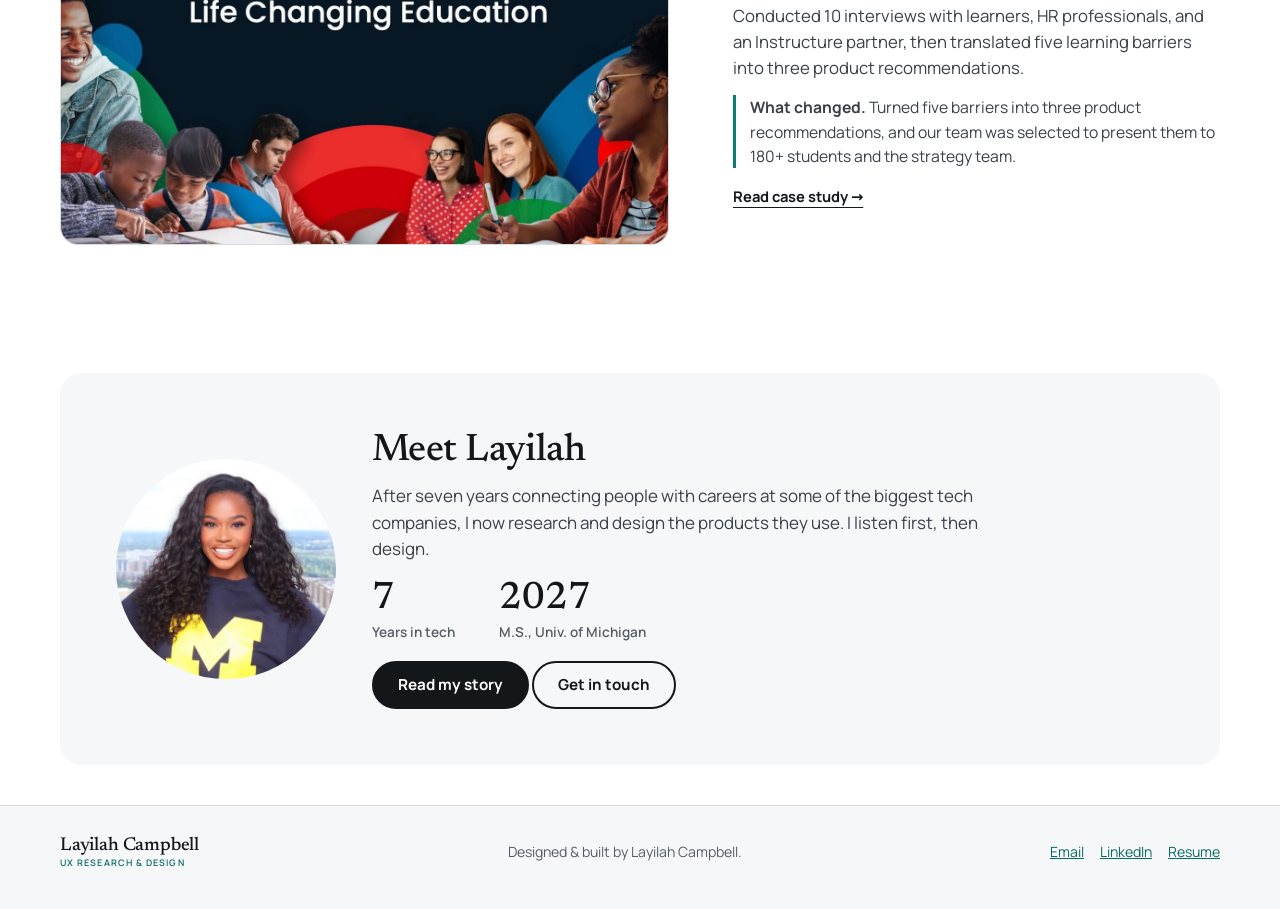
==== commit f81a307a: "Light general portfolio: creative home, logos, sticker, updated resume, embedded assets Co-Authored-" ====
--- a/index.html
+++ b/index.html
@@ -23,6 +23,7 @@
   <main id="main" tabindex="-1"></main>
   <footer id="footer" class="footer"></footer>
   <script src="js/data.js"></script>
+  <script src="js/inline.js"></script>
   <script src="js/main.js"></script>
   <script src="js/pages.js"></script>
 </body>
--- a/css/styles.css
+++ b/css/styles.css
@@ -993,7 +993,7 @@
 .cl-band-img img[src*="root"] { object-fit: contain; background: #ff7133; }
 
 /* ---- Creative home: handwriting, research wall, process line ---- */
-@font-face { font-family: "Caveat"; src: url("../assets/fonts/caveat-latin-700-normal.woff2") format("woff2"); font-weight: 700; font-display: swap; }
+@font-face { font-family: "Caveat"; src: url("[data-uri]") format("woff2"); font-weight: 700; font-display: swap; }
 main > .cl-hero { grid-template-columns: 1fr 1.02fr; align-items: center; padding-top: clamp(50px, 6vw, 84px); }
 .cl-hero-tx { position: relative; }
 .cl-hi { position: absolute; top: -40px; left: 0; margin: 0; font: 700 1.7rem/1 "Caveat", cursive; color: #a33a18; transform: rotate(-2deg); display: flex; align-items: flex-start; gap: 4px; }
